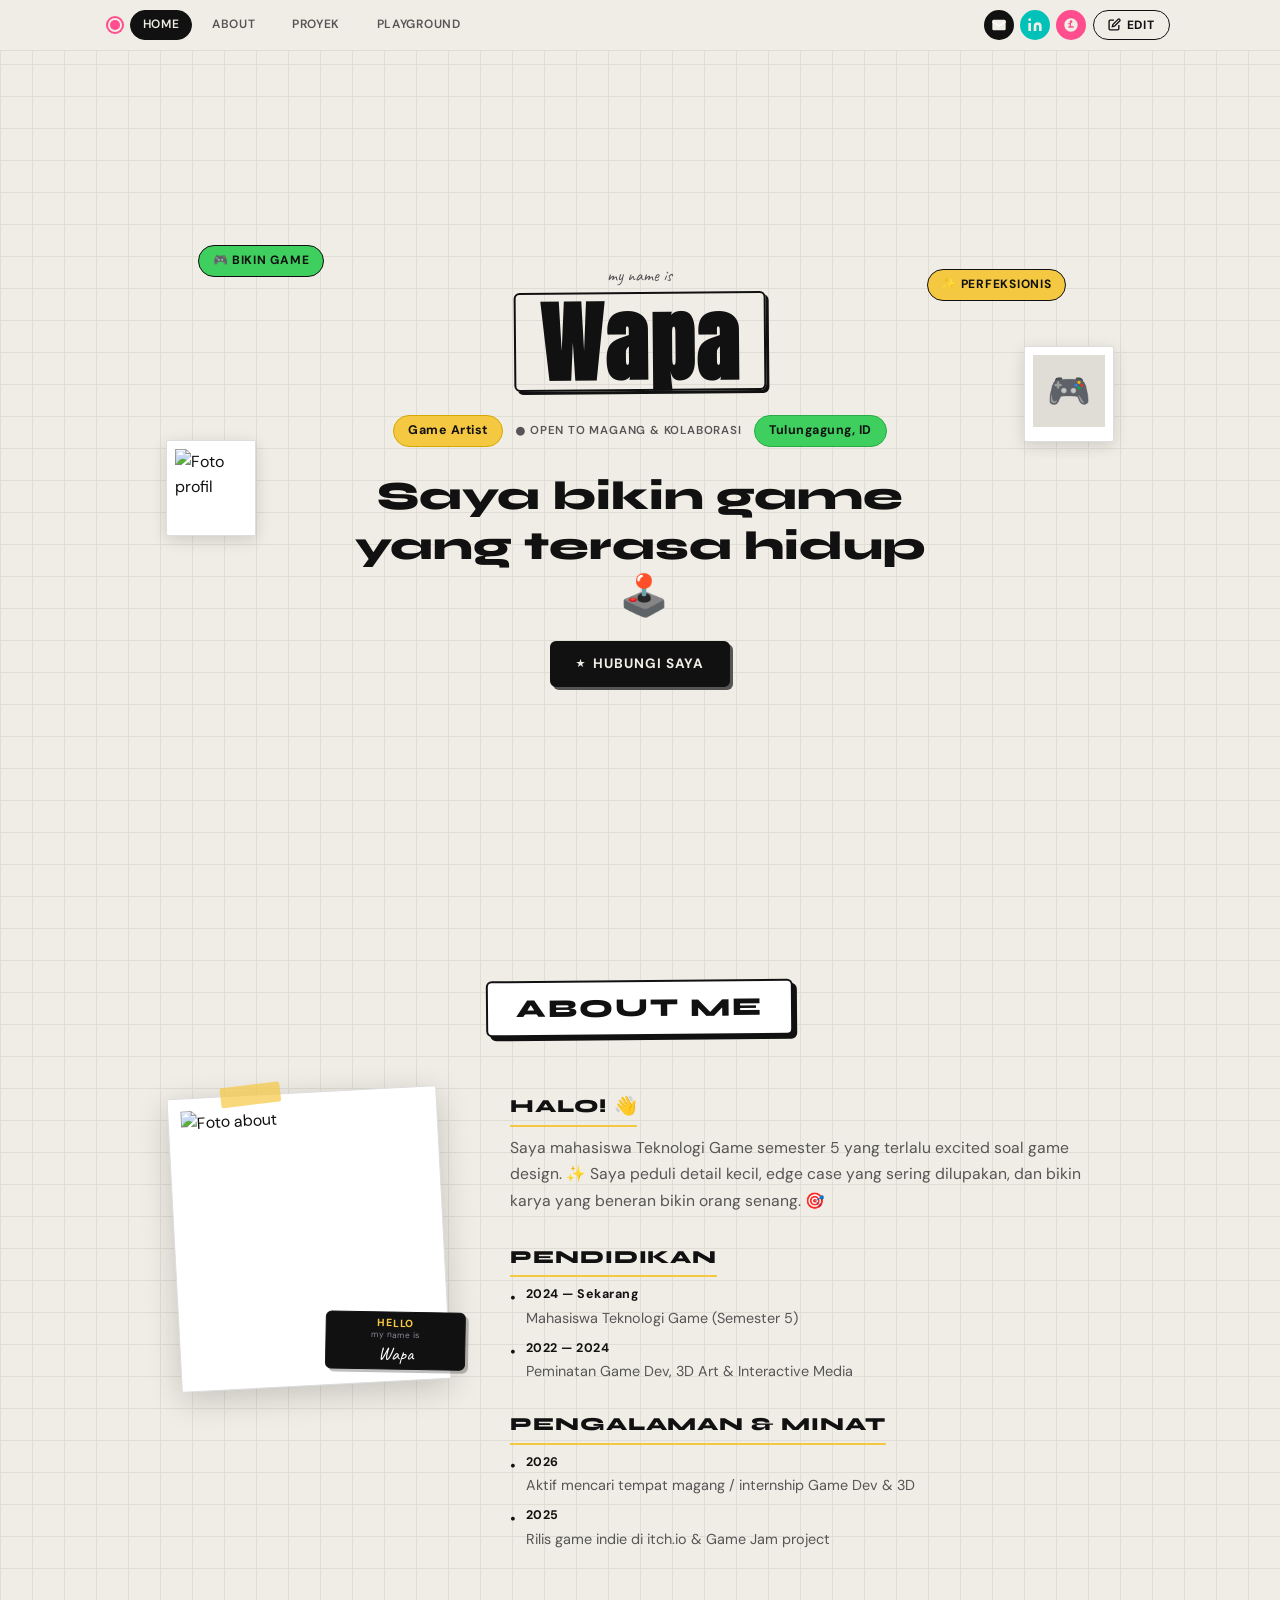
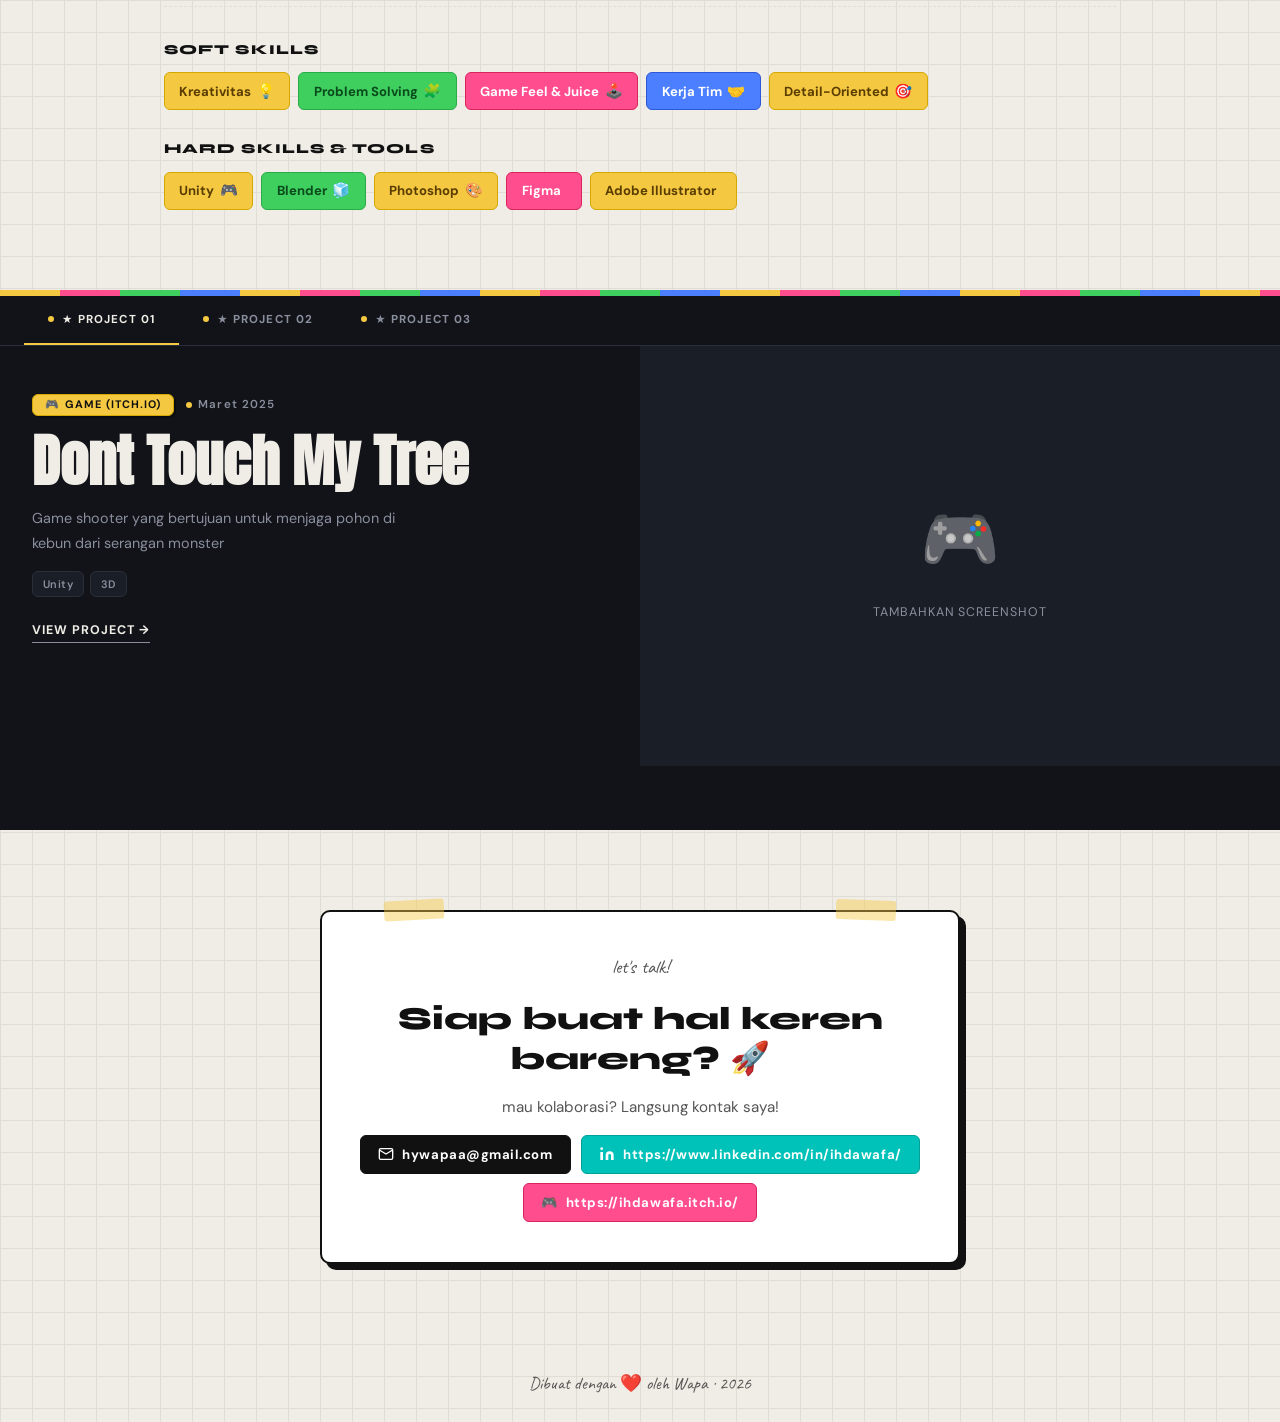
==== index.html @ a442f7e7 "Add files via upload" ====
<!DOCTYPE html>
<html lang="id">

<head>
  <meta charset="UTF-8" />
  <meta name="viewport" content="width=device-width, initial-scale=1.0" />
  <title>Wapa — Portfolio Game Artist</title>
  <meta name="description" content="Portfolio Wapa — Mahasiswa teknologi game, 3D artist, dan game developer." />
  <link rel="preconnect" href="https://fonts.googleapis.com" />
  <link rel="preconnect" href="https://fonts.gstatic.com" crossorigin />
  <link
    href="https://fonts.googleapis.com/css2?family=Anton&family=Caveat:wght@500;700&family=DM+Sans:ital,wght@0,300;0,400;0,500;0,600;1,400&family=Syne:wght@700;800&display=swap"
    rel="stylesheet" />
  <link rel="stylesheet" href="style.css" />
</head>

<body>

  <!-- ===== NAV ===== -->
  <nav class="nav" id="mainNav" aria-label="Navigasi utama">
    <div class="nav-inner">
      <div class="nav-left">
        <div class="nav-dot" aria-hidden="true"></div>
        <a href="#hero" class="nav-pill nav-pill-active" aria-label="Home">HOME</a>
        <a href="#about" class="nav-pill">ABOUT</a>
        <a href="#projects" class="nav-pill">
          <span class="nav-pill-icon" aria-hidden="true"></span> PROYEK
        </a>
        <a href="#contact" class="nav-pill">
          <span class="nav-pill-icon" aria-hidden="true"></span> PLAYGROUND
        </a>
      </div>
      <div class="nav-right">
        <a href="mailto:hywapaa@gmail.com" class="nav-icon-btn" id="navEmailBtn" aria-label="Email" title="Email">
          <svg width="16" height="16" viewBox="0 0 24 24" fill="currentColor" aria-hidden="true">
            <rect x="2" y="4" width="20" height="16" rx="2" />
            <path d="m22 7-8.97 5.7a1.94 1.94 0 0 1-2.06 0L2 7" fill="none" stroke="#fff" stroke-width="2" />
          </svg>
        </a>
        <a href="https://www.linkedin.com/in/ihdawafa/" target="_blank" rel="noopener" class="nav-icon-btn nav-icon-teal"
          id="navLinkedinBtn" aria-label="LinkedIn">
          <svg width="16" height="16" viewBox="0 0 24 24" fill="currentColor" aria-hidden="true">
            <path d="M16 8a6 6 0 0 1 6 6v7h-4v-7a2 2 0 0 0-4 0v7h-4v-7a6 6 0 0 1 6-6z" />
            <rect x="2" y="9" width="4" height="12" />
            <circle cx="4" cy="4" r="2" />
          </svg>
        </a>
        <a href="https://ihdawafa.itch.io/" target="_blank" rel="noopener" class="nav-icon-btn nav-icon-pink"
          id="navItchBtn" aria-label="itch.io">
          <svg width="16" height="16" viewBox="0 0 24 24" fill="currentColor" aria-hidden="true">
            <path
              d="M12 2C6.48 2 2 6.48 2 12s4.48 10 10 10 10-4.48 10-10S17.52 2 12 2zm0 3c1.1 0 2 .9 2 2s-.9 2-2 2-2-.9-2-2 .9-2 2-2zm4 11H8v-2h2v-3H8v-2h4v5h4v2z" />
          </svg>
        </a>
        <button class="nav-contact-btn" id="editToggle" aria-pressed="false">
          <svg width="13" height="13" viewBox="0 0 24 24" fill="none" stroke="currentColor" stroke-width="2.5"
            aria-hidden="true">
            <path d="M11 4H4a2 2 0 0 0-2 2v14a2 2 0 0 0 2 2h14a2 2 0 0 0 2-2v-7" />
            <path d="M18.5 2.5a2.121 2.121 0 0 1 3 3L12 15l-4 1 1-4 9.5-9.5z" />
          </svg>
          EDIT
        </button>
      </div>
    </div>
  </nav>

  <!-- ===== HERO ===== -->
  <section class="hero" id="hero">
    <div class="hero-grid-wrap">

      <!-- Floating sticker badges -->
      <div class="sticker sticker-made-things reveal" data-delay="200">🎮 BIKIN GAME</div>
      <div class="sticker sticker-sweat-details reveal" data-delay="300">✨ PERFEKSIONIS</div>

      <!-- Name block -->
      <div class="hero-name-block reveal" data-delay="0">
        <span class="hero-eyebrow caveat">my name is</span>
        <div class="hero-name-box">
          <h1 class="hero-name editable" data-field="heroName" contenteditable="false">Wapa</h1>
        </div>
      </div>

      <!-- Sub labels row -->
      <div class="hero-sub-row reveal" data-delay="150">
        <span class="label-pill label-yellow editable" data-field="heroRole" contenteditable="false">Game Artist</span>
        <span class="hero-open-text">● OPEN TO MAGANG &amp; KOLABORASI</span>
        <span class="label-pill label-green editable" data-field="heroCity" contenteditable="false">Tulungagung, ID</span>
      </div>

      <!-- Polaroid avatars -->
      <div class="hero-polaroid hero-polaroid-left reveal" data-delay="400">
        <div class="polaroid-inner" id="polaroidLeft">
          <div class="polaroid-placeholder" id="polaroidPlaceholder1">👤</div>
          <img id="avatarImg1" class="polaroid-img hidden" alt="Foto profil" />
        </div>
      </div>
      <div class="hero-polaroid hero-polaroid-right reveal" data-delay="500">
        <div class="polaroid-inner">
          <div class="polaroid-placeholder">🎮</div>
        </div>
      </div>

      <!-- Big statement -->
      <div class="hero-statement reveal" data-delay="100">
        <h2>
          <span class="editable" data-field="heroStatement" contenteditable="false">Saya bikin game yang terasa
            <em>hidup</em></span>
          <span class="statement-icon">🕹️</span>
        </h2>
        <a href="#contact" class="hero-cta-btn">
          <span class="cta-icon" aria-hidden="true">★</span> HUBUNGI SAYA
        </a>
      </div>

    </div>
  </section>

  <!-- ===== ABOUT ===== -->
  <section class="about-section" id="about">
    <!-- Header title -->
    <div class="about-header reveal" data-delay="0">
      <span class="about-title-badge">ABOUT ME</span>
    </div>

    <!-- Main 2-column layout (Left: Big Polaroid, Right: Info blocks) -->
    <div class="about-main-grid">

      <!-- Left Column: Big Polaroid Card -->
      <div class="about-left-col reveal" data-delay="100">
        <div class="about-polaroid-card">
          <div class="about-tape-deco" aria-hidden="true"></div>
          <div class="polaroid-inner large-polaroid">
            <div class="polaroid-placeholder" id="aboutPlaceholder">🧑‍💻</div>
            <img id="avatarImg2" class="polaroid-img hidden" alt="Foto about" />
          </div>
          <!-- Sticker Nametag -->
          <div class="polaroid-nametag">
            <span class="nametag-top">Hello</span>
            <span class="nametag-sub">my name is</span>
            <span class="nametag-name caveat editable" data-field="heroName" contenteditable="false">Wapa</span>
          </div>
        </div>
      </div>

      <!-- Right Column: Info blocks (Greeting/Bio, Pendidikan, Pengalaman) -->
      <div class="about-right-col reveal" data-delay="150">

        <!-- Intro Block -->
        <div class="about-block">
          <h3 class="about-block-title">HALO! 👋</h3>
          <p class="about-body editable" data-field="aboutText" contenteditable="false">
            Saya mahasiswa Teknologi Game semester 5 yang terlalu excited soal game design. ✨ Saya peduli detail kecil,
            edge case yang sering dilupakan, dan bikin karya yang beneran bikin orang senang. 🎯
          </p>
        </div>

        <!-- Education Block -->
        <div class="about-block">
          <h3 class="about-block-title">PENDIDIKAN</h3>
          <ul class="about-timeline-list">
            <li>
              <span class="timeline-year">2024 — Sekarang</span>
              <span class="timeline-detail">Mahasiswa Teknologi Game (Semester 5)</span>
            </li>
            <li>
              <span class="timeline-year">2022 — 2024</span>
              <span class="timeline-detail">Peminatan Game Dev, 3D Art &amp; Interactive Media</span>
            </li>
          </ul>
        </div>

        <!-- Experience / Focus Block -->
        <div class="about-block">
          <h3 class="about-block-title">PENGALAMAN &amp; MINAT</h3>
          <ul class="about-timeline-list">
            <li>
              <span class="timeline-year">2026</span>
              <span class="timeline-detail">Aktif mencari tempat magang / internship Game Dev &amp; 3D</span>
            </li>
            <li>
              <span class="timeline-year">2025</span>
              <span class="timeline-detail">Rilis game indie di itch.io &amp; Game Jam project</span>
            </li>
          </ul>
        </div>

      </div>
    </div>

    <!-- Bottom Section: Skills categorized (Soft Skills & Hard Skills) -->
    <div class="about-skills-section reveal" data-delay="200">
      
      <!-- Soft Skills Row -->
      <div class="skill-category-group">
        <h4 class="skill-category-title">SOFT SKILLS</h4>
        <div class="skill-tags-wrap">
          <span class="skill-chip chip-yellow">Kreativitas <span class="chip-emoji">💡</span></span>
          <span class="skill-chip chip-green">Problem Solving <span class="chip-emoji">🧩</span></span>
          <span class="skill-chip chip-pink">Game Feel &amp; Juice <span class="chip-emoji">🕹️</span></span>
          <span class="skill-chip chip-blue">Kerja Tim <span class="chip-emoji">🤝</span></span>
          <span class="skill-chip chip-yellow">Detail-Oriented <span class="chip-emoji">🎯</span></span>
        </div>
      </div>

      <!-- Hard Skills Row -->
      <div class="skill-category-group">
        <h4 class="skill-category-title">HARD SKILLS &amp; TOOLS</h4>
        <div class="skill-tags-wrap" id="skillTags">
          <span class="skill-chip chip-yellow">Unity <span class="chip-emoji">🎮</span></span>
          <span class="skill-chip chip-green">Blender <span class="chip-emoji">🧊</span></span>
          <span class="skill-chip chip-pink">Godot <span class="chip-emoji">🕹️</span></span>
          <span class="skill-chip chip-blue">Unreal Engine <span class="chip-emoji">⚡</span></span>
          <span class="skill-chip chip-yellow">Photoshop <span class="chip-emoji">🎨</span></span>
          <span class="skill-chip chip-green">Illustrator <span class="chip-emoji">✏️</span></span>
          <span class="skill-chip chip-pink">C# <span class="chip-emoji">💻</span></span>
          <span class="skill-chip chip-blue">GDScript <span class="chip-emoji">🐍</span></span>
        </div>
        <button class="add-skill-btn hidden edit-only" id="addSkillBtn">+ Tambah Skill</button>
      </div>

    </div>
  </section>

  <!-- ===== PROJECTS ===== -->
  <section class="projects-section" id="projects">
    <!-- Tab bar -->
    <div class="proj-tabs" id="projTabs" role="tablist" aria-label="Navigasi proyek">
      <!-- Injected by JS -->
    </div>

    <!-- Active project panel -->
    <div class="proj-panel" id="projPanel" role="tabpanel">
      <!-- Injected by JS -->
    </div>

    <!-- Add project (edit mode) -->
    <div class="add-project-wrap hidden edit-only">
      <button class="add-proj-btn" id="addProjectBtn">
        <svg width="15" height="15" viewBox="0 0 24 24" fill="none" stroke="currentColor" stroke-width="2.5"
          aria-hidden="true">
          <line x1="12" y1="5" x2="12" y2="19" />
          <line x1="5" y1="12" x2="19" y2="12" />
        </svg>
        Tambah Proyek Baru
      </button>
    </div>
  </section>

  <!-- ===== CONTACT ===== -->
  <section class="contact-section" id="contact">
    <div class="contact-inner">
      <div class="contact-tape contact-tape-left" aria-hidden="true"></div>
      <div class="contact-tape contact-tape-right" aria-hidden="true"></div>
      <div class="contact-box">
        <span class="contact-eyebrow caveat">let's talk!</span>
        <h2 class="contact-title">Siap buat hal keren bareng? 🚀</h2>
        <p class="contact-body editable" data-field="contactLead" contenteditable="false">
          mau kolaborasi? Langsung kontak saya!
        </p>
        <div class="contact-links">
          <a href="mailto:hywapaa@gmail.com" class="contact-chip chip-dark" id="emailLink">
            <svg width="16" height="16" viewBox="0 0 24 24" fill="none" stroke="currentColor" stroke-width="2"
              aria-hidden="true">
              <path d="M4 4h16c1.1 0 2 .9 2 2v12c0 1.1-.9 2-2 2H4c-1.1 0-2-.9-2-2V6c0-1.1.9-2 2-2z" />
              <polyline points="22,6 12,12 2,6" />
            </svg>
            <span class="editable" data-field="contactEmail" contenteditable="false">hywapaa@gmail.com</span>
          </a>
          <a href="https://www.linkedin.com/in/ihdawafa/" target="_blank" rel="noopener" class="contact-chip chip-teal"
            id="linkedinLink">
            <svg width="16" height="16" viewBox="0 0 24 24" fill="currentColor" aria-hidden="true">
              <path d="M16 8a6 6 0 0 1 6 6v7h-4v-7a2 2 0 0 0-4 0v7h-4v-7a6 6 0 0 1 6-6z" />
              <rect x="2" y="9" width="4" height="12" />
              <circle cx="4" cy="4" r="2" />
            </svg>
            <span class="editable" data-field="contactLinkedin" contenteditable="false">LinkedIn</span>
          </a>
          <a href="https://ihdawafa.itch.io/" target="_blank" rel="noopener" class="contact-chip chip-pink"
            id="itchLink">
            <span>🎮</span>
            <span class="editable" data-field="contactItch" contenteditable="false">itch.io</span>
          </a>
        </div>
      </div>
    </div>
  </section>

  <!-- ===== FOOTER ===== -->
  <footer class="footer">
    <p class="caveat">
      Dibuat dengan ❤️ oleh
      <span class="editable" data-field="footerName" contenteditable="false">Wapa</span>
      · <span id="footerYear"></span>
    </p>
  </footer>

  <!-- ===== MODALS ===== -->

  <!-- Project Modal -->
  <div class="modal-overlay hidden" id="projectModal" role="dialog" aria-modal="true" aria-labelledby="modalTitle">
    <div class="modal">
      <button class="modal-close" id="modalClose" aria-label="Tutup">✕</button>
      <h3 id="modalTitle">Tambah Proyek</h3>
      <form id="projectForm" novalidate>
        <input type="hidden" id="editIndex" value="" />
        <div class="form-group">
          <label for="projTitle">Judul Proyek <span aria-hidden="true">*</span></label>
          <input type="text" id="projTitle" placeholder="Contoh: Dungeon Crawler 3D" required />
        </div>
        <div class="form-group">
          <label for="projCategory">Kategori <span aria-hidden="true">*</span></label>
          <select id="projCategory" required>
            <option value="">— Pilih —</option>
            <option value="3d">3D</option>
            <option value="game">Game (itch.io)</option>
            <option value="design">Desain Grafis</option>
          </select>
        </div>
        <div class="form-group">
          <label for="projDate">Tanggal</label>
          <input type="text" id="projDate" placeholder="Jan 2026" />
        </div>
        <div class="form-group">
          <label for="projDesc">Deskripsi</label>
          <textarea id="projDesc" rows="3" placeholder="Ceritakan singkat tentang proyeknya…"></textarea>
        </div>
        <div class="form-group">
          <label for="projLink">Link Proyek</label>
          <input type="url" id="projLink" placeholder="https://…" />
        </div>
        <div class="form-group">
          <label for="projImage">URL Gambar / Thumbnail</label>
          <input type="url" id="projImage" placeholder="https://…" />
        </div>
        <div class="form-group">
          <label for="projTags">Tags (pisah dengan koma)</label>
          <input type="text" id="projTags" placeholder="Unity, C#, 3D" />
        </div>
        <div class="form-actions">
          <button type="button" class="btn-modal-cancel" id="modalCancel">Batal</button>
          <button type="submit" class="btn-modal-save">Simpan</button>
        </div>
      </form>
    </div>
  </div>

  <!-- Profile Modal -->
  <div class="modal-overlay hidden" id="profileModal" role="dialog" aria-modal="true"
    aria-labelledby="profileModalTitle">
    <div class="modal">
      <button class="modal-close" id="profileModalClose" aria-label="Tutup">✕</button>
      <h3 id="profileModalTitle">Edit Profil &amp; Kontak</h3>
      <form id="profileForm" novalidate>
        <div class="form-group">
          <label for="pName">Nama (tampil besar di hero)</label>
          <input type="text" id="pName" placeholder="NAMA KAMU" />
        </div>
        <div class="form-group">
          <label for="pRole">Role / Jabatan</label>
          <input type="text" id="pRole" placeholder="Game Developer" />
        </div>
        <div class="form-group">
          <label for="pCity">Kota / Lokasi</label>
          <input type="text" id="pCity" placeholder="Jakarta, ID" />
        </div>
        <div class="form-group">
          <label for="pStatement">Hero Statement</label>
          <input type="text" id="pStatement" placeholder="Saya bikin game yang terasa hidup" />
        </div>
        <div class="form-group">
          <label for="pAbout">Deskripsi About</label>
          <textarea id="pAbout" rows="4"></textarea>
        </div>
        <div class="form-group">
          <label for="pEmail">Email</label>
          <input type="email" id="pEmail" placeholder="email@example.com" />
        </div>
        <div class="form-group">
          <label for="pLinkedin">URL LinkedIn</label>
          <input type="url" id="pLinkedin" placeholder="https://linkedin.com/in/…" />
        </div>
        <div class="form-group">
          <label for="pItch">URL itch.io</label>
          <input type="url" id="pItch" placeholder="https://namauser.itch.io" />
        </div>
        <div class="form-group">
          <label for="pAvatar">URL Foto Profil</label>
          <input type="url" id="pAvatar" placeholder="https://…" />
        </div>
        <div class="form-actions">
          <button type="button" class="btn-modal-cancel" id="profileCancel">Batal</button>
          <button type="submit" class="btn-modal-save">Simpan</button>
        </div>
      </form>
    </div>
  </div>

  <!-- Edit Toolbar -->
  <div class="edit-toolbar hidden edit-only" id="editToolbar" role="toolbar" aria-label="Edit toolbar">
    <span class="edit-toolbar-label">🛠 Mode Edit</span>
    <button class="toolbar-btn" id="editProfileBtn">Edit Profil</button>
    <button class="toolbar-btn toolbar-btn-danger" id="clearStorageBtn">Reset</button>
    <button class="toolbar-btn toolbar-btn-save" id="saveEditBtn">✓ Selesai</button>
  </div>

  <script src="projects.js"></script>
  <script src="app.js"></script>
</body>

</html>
---- style.css ----
/* ============================================================
   DESIGN TOKENS — Notebook / Editorial Style
   ============================================================ */
:root {
  --bg:          #f0ede6;
  --bg-grid:     #e0ddd6;
  --ink:         #111111;
  --ink-muted:   #555555;
  --ink-dim:     #999999;

  --yellow:      #f5c842;
  --yellow-dark: #d4a800;
  --green:       #3ecf5e;
  --pink:        #ff4d8d;
  --teal:        #00c2b8;
  --blue:        #4b7fff;
  --purple:      #8b5cf6;

  --dark-bg:     #111318;
  --dark-surface:#1a1e26;
  --dark-border: #2a2f3a;
  --dark-text:   #f0ede6;
  --dark-muted:  #8a8f9e;

  --font-display: 'Anton', 'Arial Black', sans-serif;
  --font-syne:    'Syne', sans-serif;
  --font-body:    'DM Sans', system-ui, sans-serif;
  --font-hand:    'Caveat', cursive;

  --r-sm:  .375rem;
  --r-md:  .625rem;
  --r-lg:  1rem;
  --r-xl:  1.5rem;
  --r-pill:999px;

  --shadow-sm:  0 1px 4px rgba(0,0,0,.12);
  --shadow-md:  0 4px 16px rgba(0,0,0,.14);
  --shadow-lg:  0 8px 32px rgba(0,0,0,.18);

  --ease-spring: cubic-bezier(0.34,1.56,0.64,1);
  --ease-out:    cubic-bezier(0.16,1,0.3,1);
}

/* ============================================================
   RESET & BASE
   ============================================================ */
*, *::before, *::after { box-sizing: border-box; margin: 0; padding: 0; }
html { scroll-behavior: smooth; scroll-padding-top: 5rem; }

body {
  font-family: var(--font-body);
  font-size: 1rem;
  line-height: 1.6;
  color: var(--ink);
  background-color: var(--bg);
  /* Grid paper background */
  background-image:
    linear-gradient(var(--bg-grid) 1px, transparent 1px),
    linear-gradient(90deg, var(--bg-grid) 1px, transparent 1px);
  background-size: 32px 32px;
  overflow-x: hidden;
}

img    { display: block; max-width: 100%; }
a      { color: inherit; text-decoration: none; }
ul     { list-style: none; }
button { cursor: pointer; border: none; background: none; font-family: inherit; }
input, textarea, select { font-family: inherit; font-size: 1rem; }

.caveat { font-family: var(--font-hand); }

@media (prefers-reduced-motion: reduce) {
  *, *::before, *::after { animation-duration: .01ms !important; transition-duration: .01ms !important; }
}

/* ============================================================
   REVEAL ANIMATION
   ============================================================ */
.reveal {
  opacity: 0;
  transform: translateY(18px);
  transition: opacity .5s var(--ease-out), transform .5s var(--ease-out);
}
.reveal.visible { opacity: 1; transform: translateY(0); }

/* Fallback: jika JS tidak berjalan, semua tetap terlihat */
@media (prefers-reduced-motion: reduce) {
  .reveal { opacity: 1; transform: none; }
}

/* ============================================================
   NAV
   ============================================================ */
.nav {
  position: fixed;
  top: 0; left: 0; right: 0;
  z-index: 100;
  background: rgba(240,237,230,.88);
  backdrop-filter: blur(10px);
  -webkit-backdrop-filter: blur(10px);
  border-bottom: 1px solid var(--bg-grid);
}
.nav-inner {
  max-width: 1100px;
  margin: 0 auto;
  padding: .6rem 1.25rem;
  display: flex;
  align-items: center;
  justify-content: space-between;
  gap: 1rem;
}
.nav-left, .nav-right {
  display: flex;
  align-items: center;
  gap: .4rem;
  flex-wrap: wrap;
}
.nav-dot {
  width: 10px; height: 10px;
  border-radius: 50%;
  background: var(--pink);
  flex-shrink: 0;
  margin-right: .2rem;
  box-shadow: 0 0 0 2px var(--bg), 0 0 0 4px var(--pink);
}
.nav-pill {
  display: inline-flex;
  align-items: center;
  gap: .25rem;
  padding: .3rem .75rem;
  border-radius: var(--r-pill);
  font-size: .75rem;
  font-weight: 600;
  letter-spacing: .06em;
  color: var(--ink-muted);
  border: 1.5px solid transparent;
  transition: all .15s;
}
.nav-pill:hover, .nav-pill:focus-visible {
  color: var(--ink);
  background: rgba(0,0,0,.06);
  border-color: rgba(0,0,0,.12);
}
.nav-pill-active {
  background: var(--ink);
  color: var(--bg);
  border-color: var(--ink);
}
.nav-pill-active:hover {
  background: #333;
  color: var(--bg);
  border-color: #333;
}
.nav-pill-icon { font-size: .65rem; }

.nav-icon-btn {
  display: inline-flex;
  align-items: center;
  justify-content: center;
  width: 30px; height: 30px;
  border-radius: 50%;
  background: var(--ink);
  color: var(--bg);
  transition: transform .15s var(--ease-spring), opacity .15s;
}
.nav-icon-btn:hover { transform: scale(1.1); opacity: .85; }
.nav-icon-teal { background: var(--teal); }
.nav-icon-pink { background: var(--pink); }

.nav-contact-btn {
  display: inline-flex;
  align-items: center;
  gap: .35rem;
  padding: .35rem .9rem;
  border-radius: var(--r-pill);
  font-size: .75rem;
  font-weight: 700;
  letter-spacing: .06em;
  background: var(--bg);
  color: var(--ink);
  border: 1.5px solid var(--ink);
  transition: background .15s, color .15s, transform .15s var(--ease-spring);
}
.nav-contact-btn:hover { background: var(--ink); color: var(--bg); transform: scale(1.04); }
.nav-contact-btn[aria-pressed="true"] {
  background: var(--yellow);
  border-color: var(--yellow-dark);
  color: var(--ink);
}

/* ============================================================
   HERO
   ============================================================ */
.hero {
  position: relative;
  min-height: 100vh;
  padding: 7rem 1.5rem 4rem;
  display: flex;
  align-items: center;
  justify-content: center;
  overflow: hidden;
}
.hero-grid-wrap {
  position: relative;
  width: 100%;
  max-width: 820px;
  display: flex;
  flex-direction: column;
  align-items: center;
  gap: 1.5rem;
}

/* Sticker badges */
.sticker {
  position: absolute;
  font-size: .75rem;
  font-weight: 700;
  letter-spacing: .06em;
  padding: .35rem .85rem;
  border-radius: var(--r-pill);
  border: 1.5px solid currentColor;
  pointer-events: none;
  white-space: nowrap;
}
.sticker-made-things {
  top: -1rem; left: -2rem;
  background: var(--green);
  color: var(--ink);
  transform: rotate(-4deg);
}
.sticker-sweat-details {
  top: .5rem; right: -1rem;
  background: var(--yellow);
  color: var(--ink);
  transform: rotate(3deg);
}

/* Name block */
.hero-name-block {
  display: flex;
  flex-direction: column;
  align-items: center;
  gap: .2rem;
  text-align: center;
}
.hero-eyebrow {
  font-size: 1.1rem;
  color: var(--ink-muted);
}
.hero-name-box {
  border: 2.5px solid var(--ink);
  padding: .3rem 1.5rem .15rem;
  border-radius: var(--r-sm);
  display: inline-block;
  transform: rotate(-.5deg);
  box-shadow: 3px 3px 0 var(--ink);
  max-width: 100%;
}
.hero-name {
  font-family: var(--font-display);
  font-size: clamp(2.4rem, 10vw, 5.5rem);
  letter-spacing: .02em;
  line-height: 1;
  color: var(--ink);
  word-break: break-word;
  overflow-wrap: anywhere;
}

/* Sub labels row */
.hero-sub-row {
  display: flex;
  align-items: center;
  gap: .75rem;
  flex-wrap: wrap;
  justify-content: center;
}
.label-pill {
  padding: .3rem .9rem;
  border-radius: var(--r-pill);
  font-size: .78rem;
  font-weight: 700;
  letter-spacing: .04em;
  border: 1.5px solid currentColor;
}
.label-yellow { background: var(--yellow); color: var(--ink); border-color: var(--yellow-dark); }
.label-green  { background: var(--green);  color: var(--ink); border-color: #2aab47; }

.hero-open-text {
  font-size: .72rem;
  font-weight: 600;
  letter-spacing: .07em;
  color: var(--ink-muted);
}

/* Polaroids */
.hero-polaroid {
  position: absolute;
}
.hero-polaroid-left  { left: -4rem; top: 42%; transform: rotate(-8deg); }
.hero-polaroid-right { right: -4rem; top: 20%; transform: rotate(7deg); }

.polaroid-inner {
  background: #fff;
  border: 1px solid #ddd;
  border-radius: 2px;
  padding: .5rem .5rem .9rem;
  box-shadow: var(--shadow-md);
  overflow: hidden;
  width: 90px;
}
.polaroid-placeholder {
  width: 100%;
  aspect-ratio: 1;
  display: flex;
  align-items: center;
  justify-content: center;
  font-size: 2.2rem;
  background: var(--bg-grid);
}
.polaroid-img {
  width: 100%;
  aspect-ratio: 1;
  object-fit: cover;
}

/* Statement */
.hero-statement {
  text-align: center;
  display: flex;
  flex-direction: column;
  align-items: center;
  gap: 1.25rem;
}
.hero-statement h2 {
  font-family: var(--font-syne);
  font-size: clamp(1.6rem, 4vw, 2.5rem);
  font-weight: 800;
  line-height: 1.25;
  color: var(--ink);
  max-width: 600px;
}
.hero-statement h2 em {
  font-style: normal;
  position: relative;
  display: inline-block;
}
.hero-statement h2 em::after {
  content: '';
  position: absolute;
  bottom: 0; left: 0; right: 0;
  height: 3px;
  background: var(--yellow);
  border-radius: 2px;
}
.statement-icon { margin-left: .5rem; }

.hero-cta-btn {
  display: inline-flex;
  align-items: center;
  gap: .4rem;
  padding: .65rem 1.5rem;
  background: var(--ink);
  color: var(--bg);
  border-radius: var(--r-sm);
  font-size: .85rem;
  font-weight: 700;
  letter-spacing: .07em;
  border: 2px solid var(--ink);
  box-shadow: 3px 3px 0 var(--ink-muted);
  transition: transform .15s var(--ease-spring), box-shadow .15s;
}
.hero-cta-btn:hover {
  transform: translate(-2px, -2px);
  box-shadow: 5px 5px 0 var(--ink-muted);
}
.hero-cta-btn:active { transform: translate(1px, 1px); box-shadow: 1px 1px 0 var(--ink-muted); }
.cta-icon { font-size: .7rem; }

/* ============================================================
   ABOUT (Reference Layout: 2-Col Upper + Categorized Skills Lower)
   ============================================================ */
.about-section {
  position: relative;
  padding: 5rem 1.5rem 5rem;
  max-width: 1000px;
  margin: 0 auto;
}

/* Header badge (similar to "ОБО МНЕ" position in reference) */
.about-header {
  display: flex;
  justify-content: center;
  margin-bottom: 3.5rem;
}
.about-title-badge {
  display: inline-block;
  font-family: var(--font-syne);
  font-size: 1.6rem;
  font-weight: 800;
  letter-spacing: .08em;
  padding: .35rem 1.75rem;
  border: 2.5px solid var(--ink);
  border-radius: var(--r-sm);
  background: #fff;
  color: var(--ink);
  box-shadow: 4px 4px 0 var(--ink);
  transform: rotate(-.5deg);
}

/* Main 2-Column Grid */
.about-main-grid {
  display: grid;
  grid-template-columns: 290px 1fr;
  gap: 3.5rem;
  align-items: start;
  margin-bottom: 3.5rem;
}

/* Left Column: Big Polaroid Card with tape & sticker nametag */
.about-left-col {
  display: flex;
  justify-content: center;
}
.about-polaroid-card {
  position: relative;
  transform: rotate(-3deg);
  transition: transform .3s var(--ease-spring);
}
.about-polaroid-card:hover {
  transform: rotate(0deg) scale(1.02);
}
.about-tape-deco {
  position: absolute;
  top: -10px;
  left: 20%;
  width: 60px;
  height: 20px;
  background: rgba(245,200,66,.7);
  transform: rotate(-4deg);
  border-radius: 2px;
  z-index: 2;
}
.large-polaroid {
  width: 270px;
  background: #fff;
  border: 1.5px solid #ddd;
  border-radius: 2px;
  padding: .75rem .75rem 2.25rem;
  box-shadow: var(--shadow-lg);
}
.large-polaroid .polaroid-placeholder {
  width: 100%;
  aspect-ratio: 1;
  display: flex;
  align-items: center;
  justify-content: center;
  font-size: 4.5rem;
  background: var(--bg-grid);
}
.large-polaroid .polaroid-img {
  width: 100%;
  aspect-ratio: 1;
  object-fit: cover;
}

/* Sticker Nametag "Hello my name is [name]" at corner */
.polaroid-nametag {
  position: absolute;
  bottom: .75rem;
  right: -1rem;
  background: var(--ink);
  color: #fff;
  border: 1.5px solid var(--ink);
  border-radius: var(--r-sm);
  padding: .35rem .85rem;
  box-shadow: 3px 3px 0 rgba(0,0,0,.25);
  display: flex;
  flex-direction: column;
  align-items: center;
  transform: rotate(4deg);
  min-width: 140px;
  z-index: 2;
}
.nametag-top {
  font-size: .65rem;
  font-weight: 800;
  letter-spacing: .08em;
  text-transform: uppercase;
  color: var(--yellow);
  line-height: 1;
}
.nametag-sub {
  font-size: .52rem;
  color: var(--dark-muted);
  letter-spacing: .05em;
  margin-bottom: .15rem;
}
.nametag-name {
  font-family: var(--font-hand);
  font-size: 1.15rem;
  color: #fff;
  line-height: 1;
}

/* Right Column: Info blocks */
.about-right-col {
  display: flex;
  flex-direction: column;
  gap: 1.75rem;
}
.about-block {
  display: flex;
  flex-direction: column;
  gap: .5rem;
}
.about-block-title {
  font-family: var(--font-syne);
  font-size: 1.15rem;
  font-weight: 800;
  color: var(--ink);
  letter-spacing: .05em;
  display: inline-block;
  border-bottom: 2.5px solid var(--yellow);
  width: fit-content;
  padding-bottom: .2rem;
}
.about-body {
  line-height: 1.7;
  color: var(--ink-muted);
  text-align: left;
  margin: 0;
  font-family: var(--font-body);
  font-size: .98rem;
  max-width: 100%;
}
.about-timeline-list {
  display: flex;
  flex-direction: column;
  gap: .65rem;
}
.about-timeline-list li {
  display: flex;
  flex-direction: column;
  gap: .15rem;
  position: relative;
  padding-left: 1rem;
}
.about-timeline-list li::before {
  content: '•';
  position: absolute;
  left: 0;
  top: 0;
  color: var(--ink);
  font-size: 1rem;
}
.timeline-year {
  font-size: .78rem;
  font-weight: 700;
  color: var(--ink);
  letter-spacing: .04em;
}
.timeline-detail {
  font-size: .9rem;
  color: var(--ink-muted);
  line-height: 1.45;
}

/* Lower Section: Skills Groups */
.about-skills-section {
  display: flex;
  flex-direction: column;
  gap: 1.75rem;
  padding-top: 2rem;
  border-top: 1.5px dashed var(--bg-grid);
}
.skill-category-group {
  display: flex;
  flex-direction: column;
  gap: .75rem;
}
.skill-category-title {
  font-family: var(--font-syne);
  font-size: .85rem;
  font-weight: 800;
  letter-spacing: .08em;
  color: var(--ink);
}
.skill-tags-wrap {
  display: flex;
  flex-wrap: wrap;
  gap: .5rem;
}
.skill-chip {
  display: inline-flex;
  align-items: center;
  gap: .35rem;
  padding: .4rem .9rem;
  border-radius: var(--r-sm);
  font-size: .82rem;
  font-weight: 700;
  cursor: default;
  transition: transform .15s var(--ease-spring);
  border: 1.5px solid currentColor;
}
.skill-chip:hover { transform: scale(1.06) rotate(-1deg); }
.chip-yellow { background: var(--yellow); color: #5a3d00; border-color: var(--yellow-dark); }
.chip-green  { background: var(--green);  color: #0a4a1c; border-color: #2aab47; }
.chip-pink   { background: var(--pink);   color: #fff;    border-color: #d9245c; }
.chip-blue   { background: var(--blue);   color: #fff;    border-color: #2d57d4; }
.chip-emoji  { font-size: .9rem; }
.chip-removable::after { content: ' ✕'; color: rgba(0,0,0,.4); font-size:.7rem; }

.add-skill-btn {
  margin-top: .75rem;
  padding: .35rem .85rem;
  font-size: .78rem;
  font-weight: 700;
  border: 1.5px dashed var(--ink-muted);
  border-radius: var(--r-sm);
  color: var(--ink-muted);
  transition: all .15s;
  width: fit-content;
}
.add-skill-btn:hover { border-color: var(--ink); color: var(--ink); background: rgba(0,0,0,.04); }

/* ============================================================
   PROJECTS (Dark section — tab style)
   ============================================================ */
.projects-section {
  background: var(--dark-bg);
  color: var(--dark-text);
  padding-bottom: 4rem;
  position: relative;
  /* Tape decoration at top */
}
.projects-section::before {
  content: '';
  display: block;
  height: 6px;
  background: repeating-linear-gradient(90deg, var(--yellow) 0 60px, var(--pink) 60px 120px, var(--green) 120px 180px, var(--blue) 180px 240px);
}

/* Tab bar */
.proj-tabs {
  display: flex;
  overflow-x: auto;
  scrollbar-width: none;
  border-bottom: 1px solid var(--dark-border);
  padding: 0 1.5rem;
  position: relative;
}
.proj-tabs::-webkit-scrollbar { display: none; }

.proj-tab {
  flex-shrink: 0;
  padding: 1rem 1.5rem;
  font-size: .72rem;
  font-weight: 700;
  letter-spacing: .1em;
  color: var(--dark-muted);
  border-bottom: 2px solid transparent;
  transition: color .15s, border-color .15s;
  position: relative;
  cursor: pointer;
  background: none;
  font-family: var(--font-body);
  display: flex;
  align-items: center;
  gap: .5rem;
}
.proj-tab:hover { color: var(--dark-text); }
.proj-tab.active {
  color: var(--dark-text);
  border-bottom-color: var(--yellow);
}
.proj-tab-dot {
  width: 6px; height: 6px;
  border-radius: 50%;
  flex-shrink: 0;
}

/* Panel */
.proj-panel {
  display: grid;
  grid-template-columns: 1fr 1fr;
  min-height: 420px;
  position: relative;
}

.proj-info {
  padding: 3rem 2rem 2.5rem;
  display: flex;
  flex-direction: column;
  gap: 1rem;
  position: relative;
  z-index: 1;
}
.proj-meta-header {
  display: flex;
  align-items: center;
  gap: .75rem;
  flex-wrap: wrap;
}
.proj-cat-badge {
  display: inline-flex;
  align-items: center;
  gap: .35rem;
  font-size: .68rem;
  font-weight: 700;
  letter-spacing: .08em;
  padding: .28rem .75rem;
  border-radius: var(--r-sm);
  color: var(--ink);
  box-shadow: 2px 2px 0 rgba(0,0,0,.35);
  line-height: 1;
}
.proj-cat-badge.cat-game   { background: var(--yellow); border: 1.5px solid var(--yellow-dark); }
.proj-cat-badge.cat-3d     { background: var(--green);  border: 1.5px solid #2aab47; }
.proj-cat-badge.cat-design { background: var(--pink);   border: 1.5px solid #d9245c; color: #fff; }
.proj-date {
  font-size: .72rem;
  font-weight: 600;
  letter-spacing: .1em;
  color: var(--dark-muted);
  display: flex;
  align-items: center;
  gap: .4rem;
}
.proj-date::before {
  content: '';
  display: inline-block;
  width: 6px; height: 6px;
  border-radius: 50%;
  background: var(--yellow);
}
.proj-title-proj {
  font-family: var(--font-display);
  font-size: clamp(2rem, 5vw, 3.5rem);
  line-height: 1.05;
  color: var(--dark-text);
}
.proj-desc-proj {
  font-size: .9rem;
  color: var(--dark-muted);
  line-height: 1.7;
  max-width: 380px;
}
.proj-tags-proj {
  display: flex;
  flex-wrap: wrap;
  gap: .4rem;
}
.proj-tag {
  font-size: .68rem;
  font-weight: 600;
  letter-spacing: .05em;
  padding: .2rem .6rem;
  border-radius: var(--r-sm);
  background: var(--dark-surface);
  border: 1px solid var(--dark-border);
  color: var(--dark-muted);
}
.proj-view-link {
  display: inline-flex;
  align-items: center;
  gap: .35rem;
  font-size: .78rem;
  font-weight: 700;
  letter-spacing: .08em;
  color: var(--dark-text);
  border-bottom: 1px solid var(--dark-muted);
  padding-bottom: 1px;
  width: fit-content;
  margin-top: .5rem;
  transition: color .15s, border-color .15s, gap .15s;
}
.proj-view-link:hover { color: var(--yellow); border-color: var(--yellow); gap: .6rem; }

.proj-actions {
  display: flex;
  gap: .5rem;
  margin-top: .25rem;
}
.proj-edit-btn, .proj-del-btn {
  padding: .3rem .7rem;
  font-size: .72rem;
  font-weight: 700;
  letter-spacing: .05em;
  border-radius: var(--r-sm);
  border: 1px solid var(--dark-border);
  background: var(--dark-surface);
  color: var(--dark-muted);
  transition: all .15s;
}
.proj-edit-btn:hover { color: var(--yellow); border-color: var(--yellow); }
.proj-del-btn:hover  { color: var(--pink);   border-color: var(--pink); }

/* Project image panel */
.proj-image-panel {
  position: relative;
  overflow: hidden;
  display: flex;
  align-items: center;
  justify-content: center;
  background: var(--dark-surface);
}
.proj-image-panel img {
  width: 100%;
  height: 100%;
  object-fit: cover;
  display: block;
  opacity: .85;
  transition: opacity .3s;
}
.proj-image-panel:hover img { opacity: 1; }
.proj-image-placeholder {
  display: flex;
  flex-direction: column;
  align-items: center;
  gap: .75rem;
  color: var(--dark-muted);
}
.proj-image-placeholder .ph-icon { font-size: 4rem; }
.proj-image-placeholder .ph-label { font-size: .78rem; letter-spacing: .08em; }

.add-project-wrap {
  display: flex;
  justify-content: center;
  padding: 2rem;
}
.add-proj-btn {
  display: inline-flex;
  align-items: center;
  gap: .5rem;
  padding: .65rem 1.5rem;
  font-size: .82rem;
  font-weight: 700;
  letter-spacing: .06em;
  color: var(--dark-text);
  border: 1.5px dashed var(--dark-border);
  border-radius: var(--r-md);
  background: var(--dark-surface);
  transition: border-color .15s, background .15s;
}
.add-proj-btn:hover {
  border-color: var(--yellow);
  color: var(--yellow);
  background: rgba(245,200,66,.06);
}

/* ============================================================
   CONTACT
   ============================================================ */
.contact-section {
  padding: 5rem 1.5rem;
  position: relative;
  display: flex;
  justify-content: center;
}
.contact-inner {
  position: relative;
  max-width: 640px;
  width: 100%;
}
.contact-tape {
  position: absolute;
  width: 60px; height: 20px;
  background: rgba(245,200,66,.55);
  border-radius: 3px;
  top: -10px;
  opacity: .8;
}
.contact-tape-left  { left: 10%; transform: rotate(-3deg); }
.contact-tape-right { right: 10%; transform: rotate(2deg); }

.contact-box {
  background: #fff;
  border: 2px solid var(--ink);
  border-radius: var(--r-md);
  padding: 2.5rem 2rem;
  box-shadow: 6px 6px 0 var(--ink);
  display: flex;
  flex-direction: column;
  align-items: center;
  gap: 1rem;
  text-align: center;
}
.contact-eyebrow { font-size: 1.2rem; color: var(--ink-muted); }
.contact-title {
  font-family: var(--font-syne);
  font-size: clamp(1.4rem, 3vw, 2rem);
  font-weight: 800;
  color: var(--ink);
  line-height: 1.25;
}
.contact-body { font-size: .95rem; color: var(--ink-muted); }

.contact-links { display: flex; flex-wrap: wrap; gap: .6rem; justify-content: center; }
.contact-chip {
  display: inline-flex;
  align-items: center;
  gap: .5rem;
  padding: .5rem 1.1rem;
  border-radius: var(--r-sm);
  font-size: .82rem;
  font-weight: 700;
  letter-spacing: .04em;
  border: 1.5px solid currentColor;
  transition: transform .15s var(--ease-spring), box-shadow .15s;
}
.contact-chip:hover { transform: translate(-2px,-2px); box-shadow: 3px 3px 0 currentColor; }
.chip-dark { background: var(--ink); color: #fff; border-color: var(--ink); }
.chip-dark:hover { box-shadow: 3px 3px 0 #555; }
.chip-teal { background: var(--teal); color: #fff; border-color: #00a09a; }
.chip-pink { background: var(--pink); color: #fff; border-color: #d9245c; }

/* ============================================================
   FOOTER
   ============================================================ */
.footer {
  text-align: center;
  padding: 1.5rem;
  border-top: 1px solid var(--bg-grid);
  font-size: 1.1rem;
  color: var(--ink-muted);
}

/* ============================================================
   MODALS
   ============================================================ */
.modal-overlay {
  position: fixed;
  inset: 0;
  z-index: 200;
  background: rgba(0,0,0,.55);
  backdrop-filter: blur(4px);
  display: flex;
  align-items: center;
  justify-content: center;
  padding: 1rem;
  animation: fadeIn .18s;
}
@keyframes fadeIn { from { opacity: 0; } to { opacity: 1; } }

.modal {
  position: relative;
  background: #fff;
  border: 2px solid var(--ink);
  border-radius: var(--r-lg);
  box-shadow: 6px 6px 0 var(--ink);
  width: 100%;
  max-width: 500px;
  max-height: 90vh;
  overflow-y: auto;
  padding: 1.75rem;
  animation: modalIn .22s var(--ease-out);
  scrollbar-width: thin;
}
@keyframes modalIn {
  from { opacity: 0; transform: scale(.94) translateY(14px); }
  to   { opacity: 1; transform: scale(1) translateY(0); }
}
.modal h3 {
  font-family: var(--font-syne);
  font-size: 1.2rem;
  font-weight: 800;
  margin-bottom: 1.25rem;
  color: var(--ink);
}
.modal-close {
  position: absolute;
  top: .75rem; right: .75rem;
  font-size: .85rem;
  color: var(--ink-muted);
  width: 26px; height: 26px;
  display: flex; align-items: center; justify-content: center;
  border-radius: 50%;
  border: 1.5px solid var(--bg-grid);
  transition: all .15s;
}
.modal-close:hover { background: var(--ink); color: #fff; border-color: var(--ink); }

/* Form */
.form-group { display: flex; flex-direction: column; gap: .3rem; margin-bottom: .85rem; }
.form-group label {
  font-size: .78rem;
  font-weight: 700;
  letter-spacing: .04em;
  color: var(--ink-muted);
  text-transform: uppercase;
}
.form-group input,
.form-group textarea,
.form-group select {
  padding: .55rem .8rem;
  border: 1.5px solid var(--bg-grid);
  border-radius: var(--r-sm);
  background: var(--bg);
  color: var(--ink);
  transition: border-color .15s;
  resize: vertical;
}
.form-group input:focus,
.form-group textarea:focus,
.form-group select:focus {
  outline: none;
  border-color: var(--ink);
}
.form-group input.error,
.form-group select.error { border-color: var(--pink); }
.field-error { font-size: .73rem; color: var(--pink); margin-top: .15rem; }

.form-actions { display: flex; gap: .5rem; justify-content: flex-end; padding-top: .5rem; }
.btn-modal-cancel {
  padding: .5rem 1.1rem;
  border-radius: var(--r-sm);
  font-size: .82rem;
  font-weight: 700;
  color: var(--ink-muted);
  border: 1.5px solid var(--bg-grid);
  transition: all .15s;
}
.btn-modal-cancel:hover { border-color: var(--ink); color: var(--ink); background: var(--bg); }
.btn-modal-save {
  padding: .5rem 1.25rem;
  border-radius: var(--r-sm);
  font-size: .82rem;
  font-weight: 700;
  background: var(--ink);
  color: #fff;
  border: 1.5px solid var(--ink);
  box-shadow: 2px 2px 0 var(--ink-muted);
  transition: transform .15s var(--ease-spring), box-shadow .15s;
}
.btn-modal-save:hover { transform: translate(-1px,-1px); box-shadow: 3px 3px 0 var(--ink-muted); }

/* ============================================================
   EDIT TOOLBAR
   ============================================================ */
.edit-toolbar {
  position: fixed;
  bottom: 1.25rem;
  left: 50%;
  transform: translateX(-50%);
  z-index: 150;
  display: flex;
  align-items: center;
  gap: .5rem;
  padding: .6rem 1rem;
  background: #fff;
  border: 2px solid var(--ink);
  border-radius: var(--r-pill);
  box-shadow: 4px 4px 0 var(--ink);
  flex-wrap: wrap;
  justify-content: center;
  animation: slideUp .3s var(--ease-out);
}
@keyframes slideUp {
  from { transform: translateX(-50%) translateY(30px); opacity: 0; }
  to   { transform: translateX(-50%) translateY(0);    opacity: 1; }
}
.edit-toolbar-label { font-size: .78rem; font-weight: 700; color: var(--ink); }
.toolbar-btn {
  padding: .32rem .8rem;
  font-size: .75rem;
  font-weight: 700;
  letter-spacing: .04em;
  border-radius: var(--r-pill);
  border: 1.5px solid var(--bg-grid);
  color: var(--ink-muted);
  transition: all .15s;
}
.toolbar-btn:hover { border-color: var(--ink); color: var(--ink); background: var(--bg); }
.toolbar-btn-danger:hover { border-color: var(--pink); color: var(--pink); }
.toolbar-btn-save {
  background: var(--ink);
  color: #fff;
  border-color: var(--ink);
}
.toolbar-btn-save:hover { background: #333; color: #fff; }

/* ============================================================
   INLINE EDITABLE
   ============================================================ */
.editable[contenteditable="true"] {
  outline: 1.5px dashed var(--yellow-dark);
  border-radius: .2rem;
  padding: .05em .25em;
  cursor: text;
}
.editable[contenteditable="true"]:focus {
  outline: 2px solid var(--yellow-dark);
  background: rgba(245,200,66,.12);
}

/* ============================================================
   UTILITY
   ============================================================ */
.hidden { display: none !important; }

/* ============================================================
   RESPONSIVE DESIGN (All Devices)
   ============================================================ */

/* Large Tablets & Small Laptops (<= 1024px) */
@media (max-width: 1024px) {
  .hero-polaroid-left  { left: -1.5rem; }
  .hero-polaroid-right { right: -1.5rem; }
  .sticker-made-things { left: 0; }
  .sticker-sweat-details { right: 0; }
}

/* Tablets (<= 860px) */
@media (max-width: 860px) {
  .hero {
    min-height: 100svh;
    padding: 6rem 1.25rem 3.5rem;
  }
  .hero-polaroid { display: none; } /* Hide side polaroids so they don't cause clutter */
  .sticker-made-things { top: -1.5rem; left: 1rem; }
  .sticker-sweat-details { top: 0; right: 1rem; }

  /* About: 2-Col stacks smoothly on tablet/mobile */
  .about-section {
    padding: 4.5rem 1.25rem 3.5rem;
  }
  .about-header {
    margin-bottom: 2.5rem;
  }
  .about-main-grid {
    grid-template-columns: 1fr;
    gap: 2.5rem;
    justify-items: center;
    margin-bottom: 2.5rem;
  }
  .about-right-col {
    width: 100%;
  }

  /* Projects */
  .proj-panel {
    grid-template-columns: 1fr;
  }
  .proj-info {
    padding: 2.25rem 1.5rem 1.75rem;
  }
  .proj-image-panel {
    min-height: 240px;
    aspect-ratio: 16 / 10;
  }

  /* Contact */
  .contact-section {
    padding: 4.5rem 1.25rem;
  }
}

/* Mobile Screens (<= 640px) */
@media (max-width: 640px) {
  /* Nav bar on phones */
  .nav-inner {
    padding: .45rem .75rem;
    gap: .5rem;
  }
  .nav-left {
    gap: .25rem;
    overflow-x: auto;
    scrollbar-width: none;
    -webkit-overflow-scrolling: touch;
    flex-shrink: 1;
  }
  .nav-left::-webkit-scrollbar { display: none; }
  .nav-pill {
    padding: .25rem .55rem;
    font-size: .68rem;
    white-space: nowrap;
  }
  .nav-dot {
    margin-right: .1rem;
    width: 8px;
    height: 8px;
  }
  .nav-right {
    gap: .25rem;
    flex-shrink: 0;
  }
  .nav-icon-btn {
    width: 28px;
    height: 28px;
  }
  .nav-contact-btn {
    padding: .25rem .65rem;
    font-size: .68rem;
  }

  /* Hero */
  .hero {
    padding: 5.5rem 1rem 3rem;
  }
  .hero-name {
    font-size: clamp(2.2rem, 12vw, 3.8rem);
  }
  .hero-name-box {
    padding: .25rem 1rem .15rem;
  }
  .hero-statement h2 {
    font-size: clamp(1.35rem, 5vw, 1.85rem);
  }
  .sticker {
    font-size: .65rem;
    padding: .25rem .6rem;
  }
  .sticker-made-things {
    top: -2.2rem;
    left: 0;
  }
  .sticker-sweat-details {
    top: -2.2rem;
    right: 0;
  }

  /* Project tabs touch experience */
  .proj-tabs {
    padding: 0 1rem;
    -webkit-overflow-scrolling: touch;
  }
  .proj-tab {
    padding: .85rem 1.1rem;
    font-size: .68rem;
  }
  .proj-title-proj {
    font-size: clamp(1.8rem, 7vw, 2.6rem);
  }

  /* Contact */
  .contact-box {
    padding: 2rem 1.25rem;
  }
  .contact-links {
    width: 100%;
    flex-direction: column;
  }
  .contact-chip {
    width: 100%;
    justify-content: center;
  }

  /* Modals */
  .modal {
    width: calc(100% - 1.25rem);
    padding: 1.25rem 1rem;
    max-height: 88vh;
  }

  /* Edit toolbar */
  .edit-toolbar {
    width: calc(100% - 1.5rem);
    max-width: 440px;
    padding: .45rem .75rem;
    gap: .35rem;
  }
  .toolbar-btn {
    padding: .28rem .65rem;
    font-size: .72rem;
  }
}

/* Extra Small Phones (<= 380px) */
@media (max-width: 380px) {
  .sticker { display: none; }
  .hero-sub-row {
    flex-direction: column;
    gap: .35rem;
  }
  .label-pill {
    font-size: .7rem;
    padding: .2rem .7rem;
  }
  .hero-name {
    font-size: 2.1rem;
  }
  .large-polaroid {
    width: 220px;
  }
  .polaroid-nametag {
    right: 0;
    min-width: 120px;
  }
}
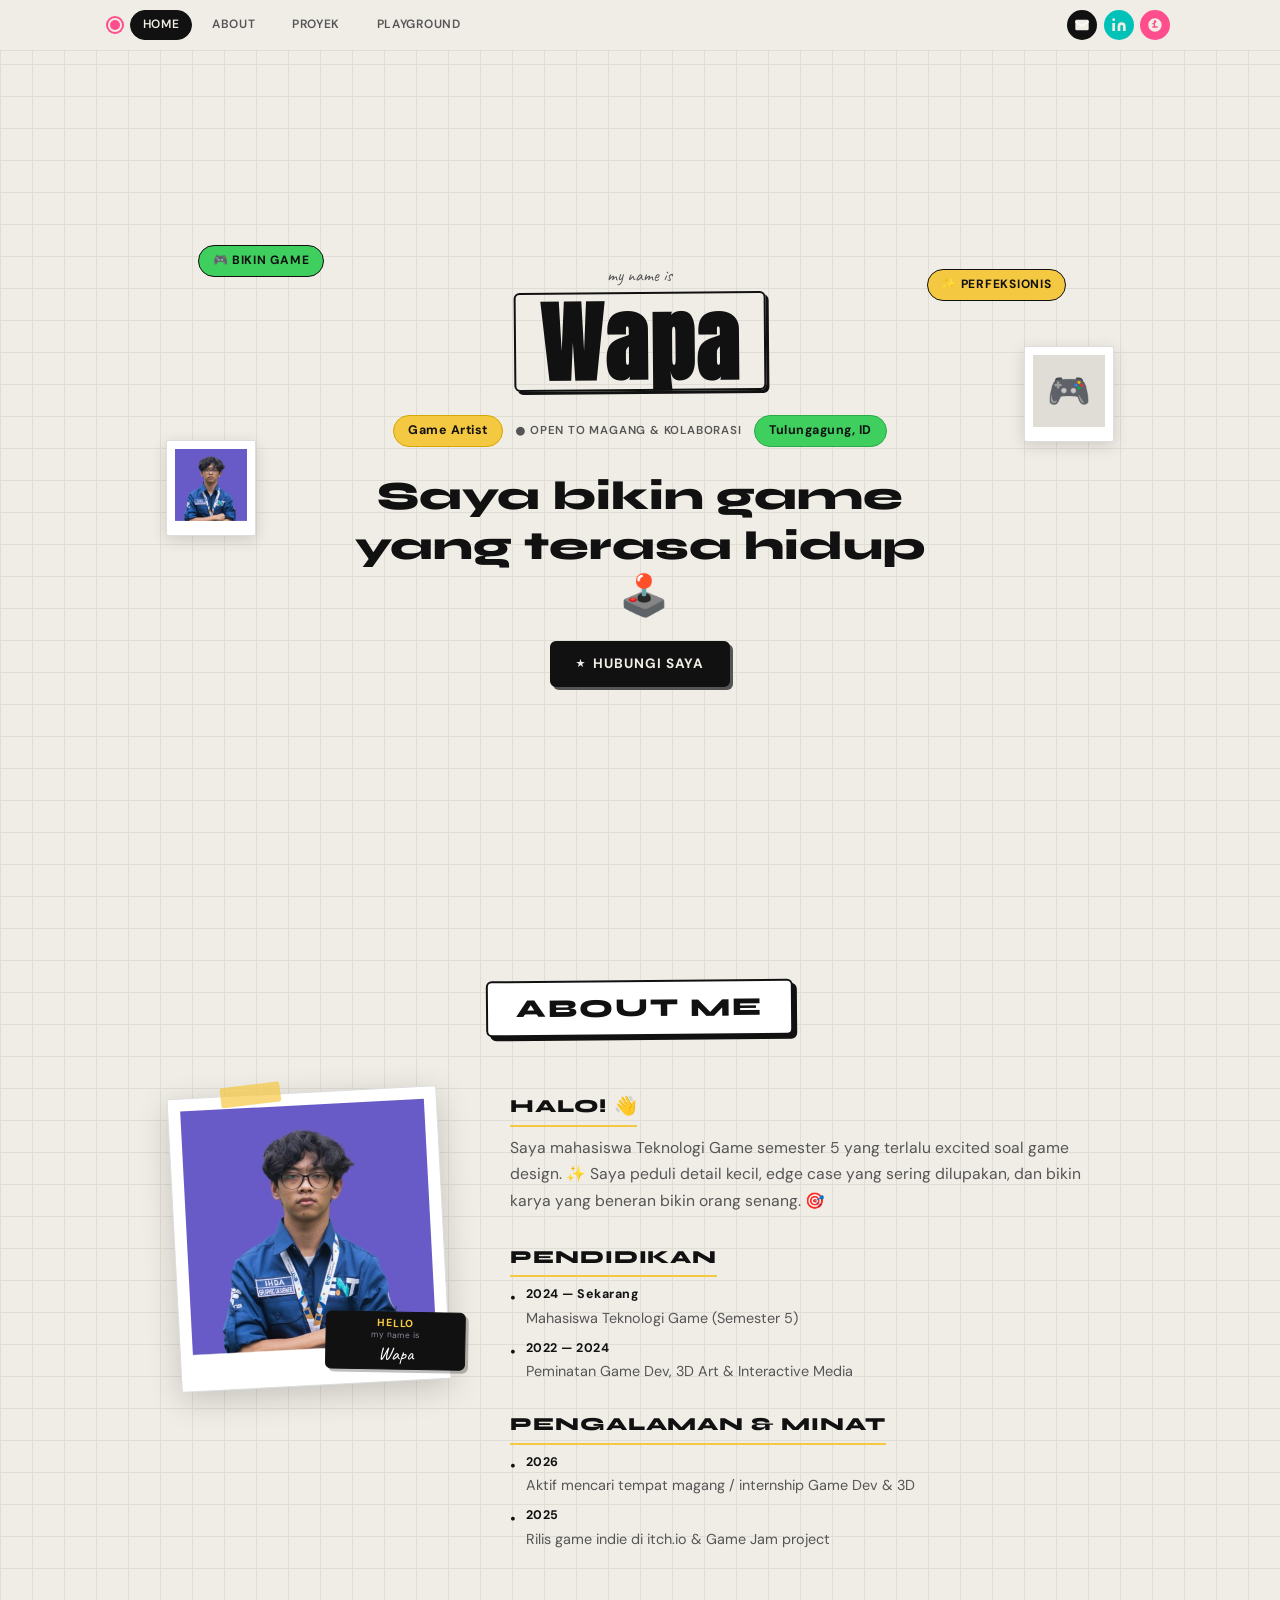
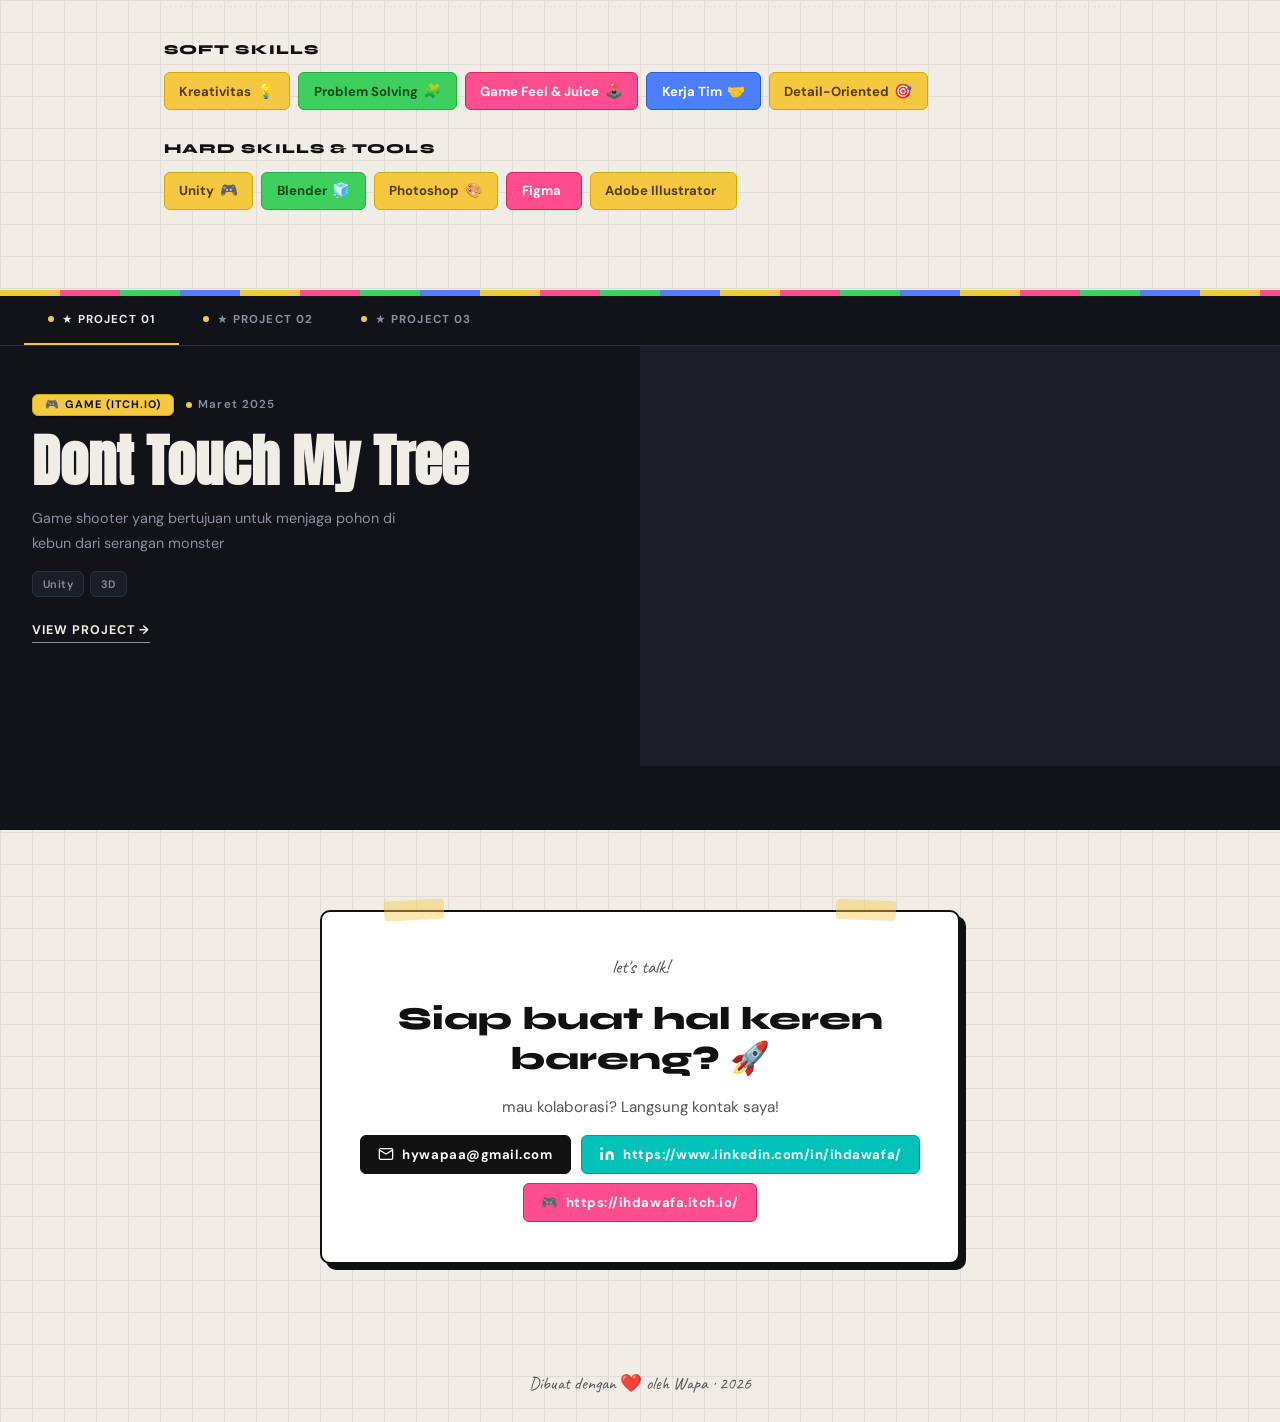
==== commit b75149ac: "FIX JOSS JISS" ====
--- a/index.html
+++ b/index.html
@@ -90,8 +90,7 @@
       <!-- Polaroid avatars -->
       <div class="hero-polaroid hero-polaroid-left reveal" data-delay="400">
         <div class="polaroid-inner" id="polaroidLeft">
-          <div class="polaroid-placeholder" id="polaroidPlaceholder1">👤</div>
-          <img id="avatarImg1" class="polaroid-img hidden" alt="Foto profil" />
+          <img id="avatarImg1" class="polaroid-img" src="images/pp-wapa.jpg" alt="Foto Wapa" onerror="this.src='images/avatar-placeholder.png'" />
         </div>
       </div>
       <div class="hero-polaroid hero-polaroid-right reveal" data-delay="500">
@@ -130,8 +129,7 @@
         <div class="about-polaroid-card">
           <div class="about-tape-deco" aria-hidden="true"></div>
           <div class="polaroid-inner large-polaroid">
-            <div class="polaroid-placeholder" id="aboutPlaceholder">🧑‍💻</div>
-            <img id="avatarImg2" class="polaroid-img hidden" alt="Foto about" />
+            <img id="avatarImg2" class="polaroid-img" src="images/pp-wapa.jpg" alt="Foto Wapa" onerror="this.src='images/avatar-placeholder.png'" />
           </div>
           <!-- Sticker Nametag -->
           <div class="polaroid-nametag">
--- a/style.css
+++ b/style.css
@@ -168,7 +168,7 @@
 .nav-icon-pink { background: var(--pink); }
 
 .nav-contact-btn {
-  display: inline-flex;
+  display: none; /* Sembunyikan untuk umum */
   align-items: center;
   gap: .35rem;
   padding: .35rem .9rem;
@@ -180,6 +180,10 @@
   color: var(--ink);
   border: 1.5px solid var(--ink);
   transition: background .15s, color .15s, transform .15s var(--ease-spring);
+}
+/* Hanya tampil jika pemilik web mengaktifkan mode admin */
+body.is-admin .nav-contact-btn {
+  display: inline-flex;
 }
 .nav-contact-btn:hover { background: var(--ink); color: var(--bg); transform: scale(1.04); }
 .nav-contact-btn[aria-pressed="true"] {
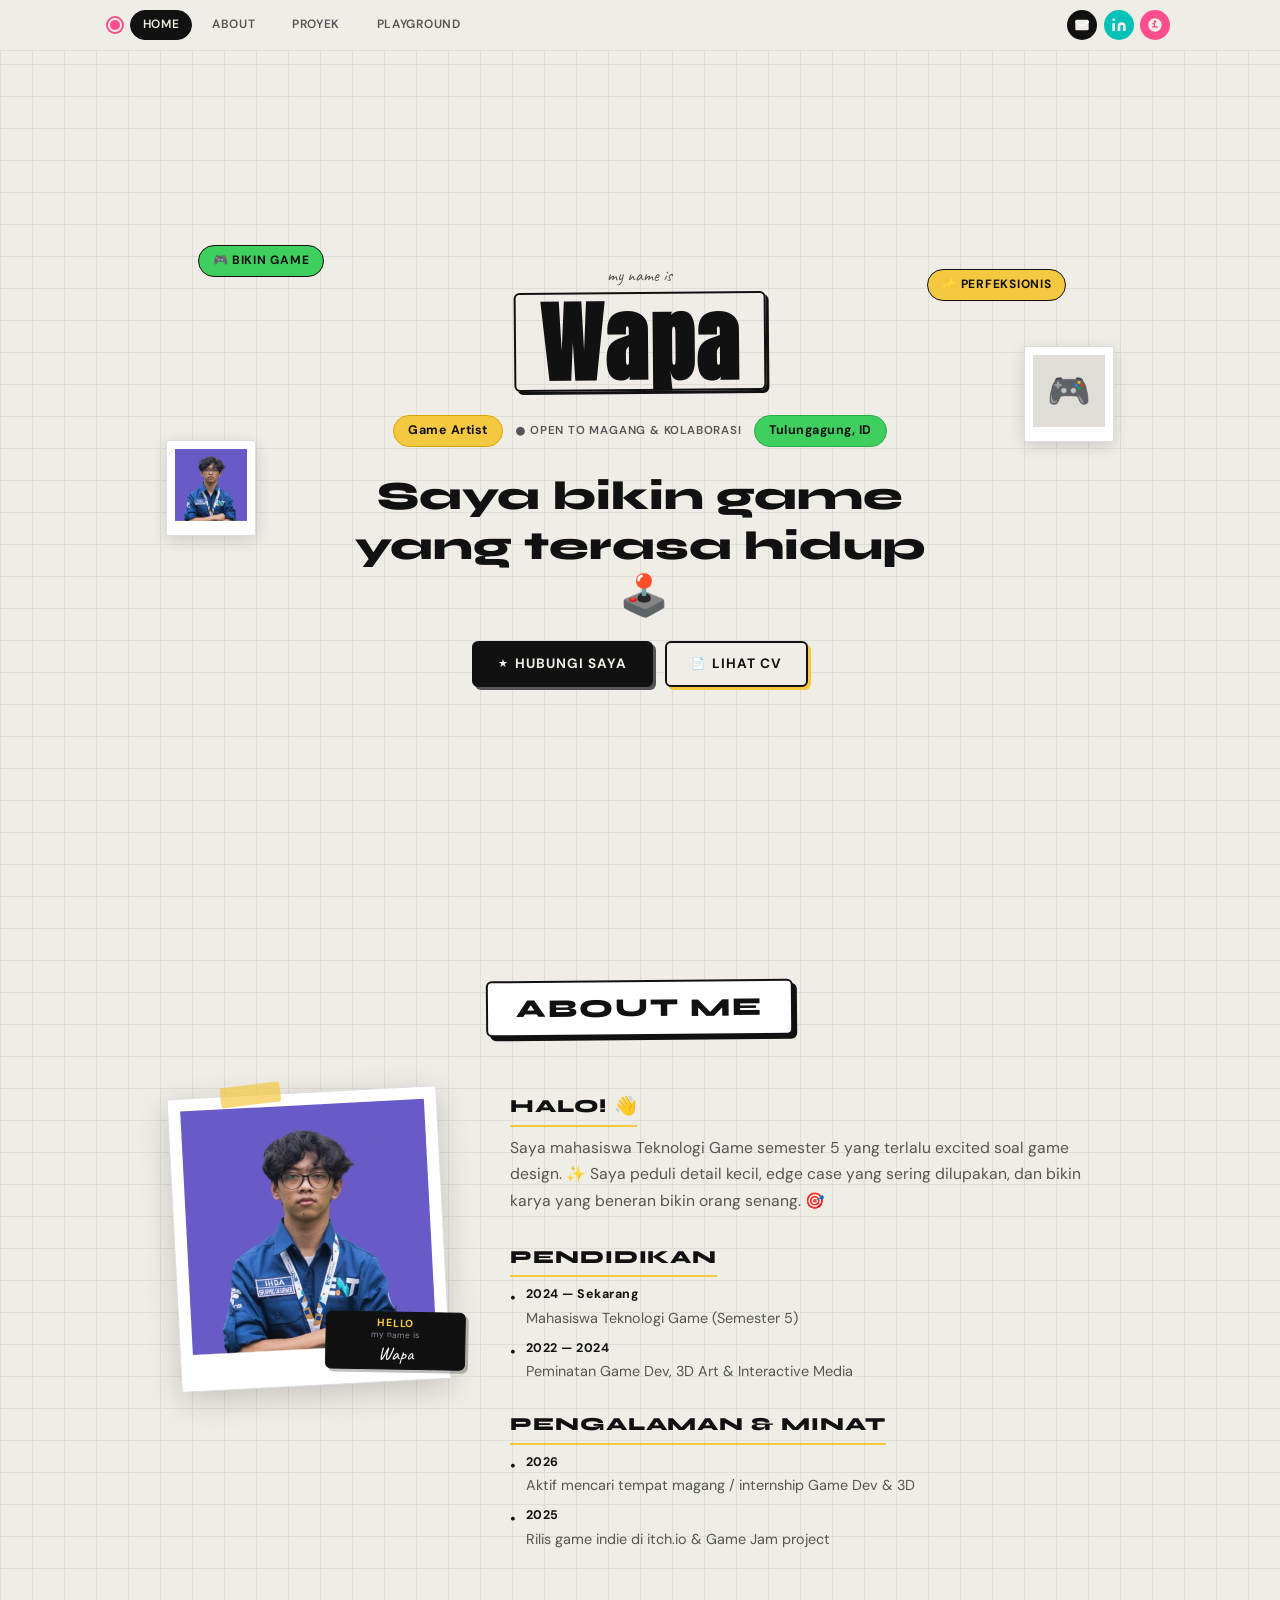
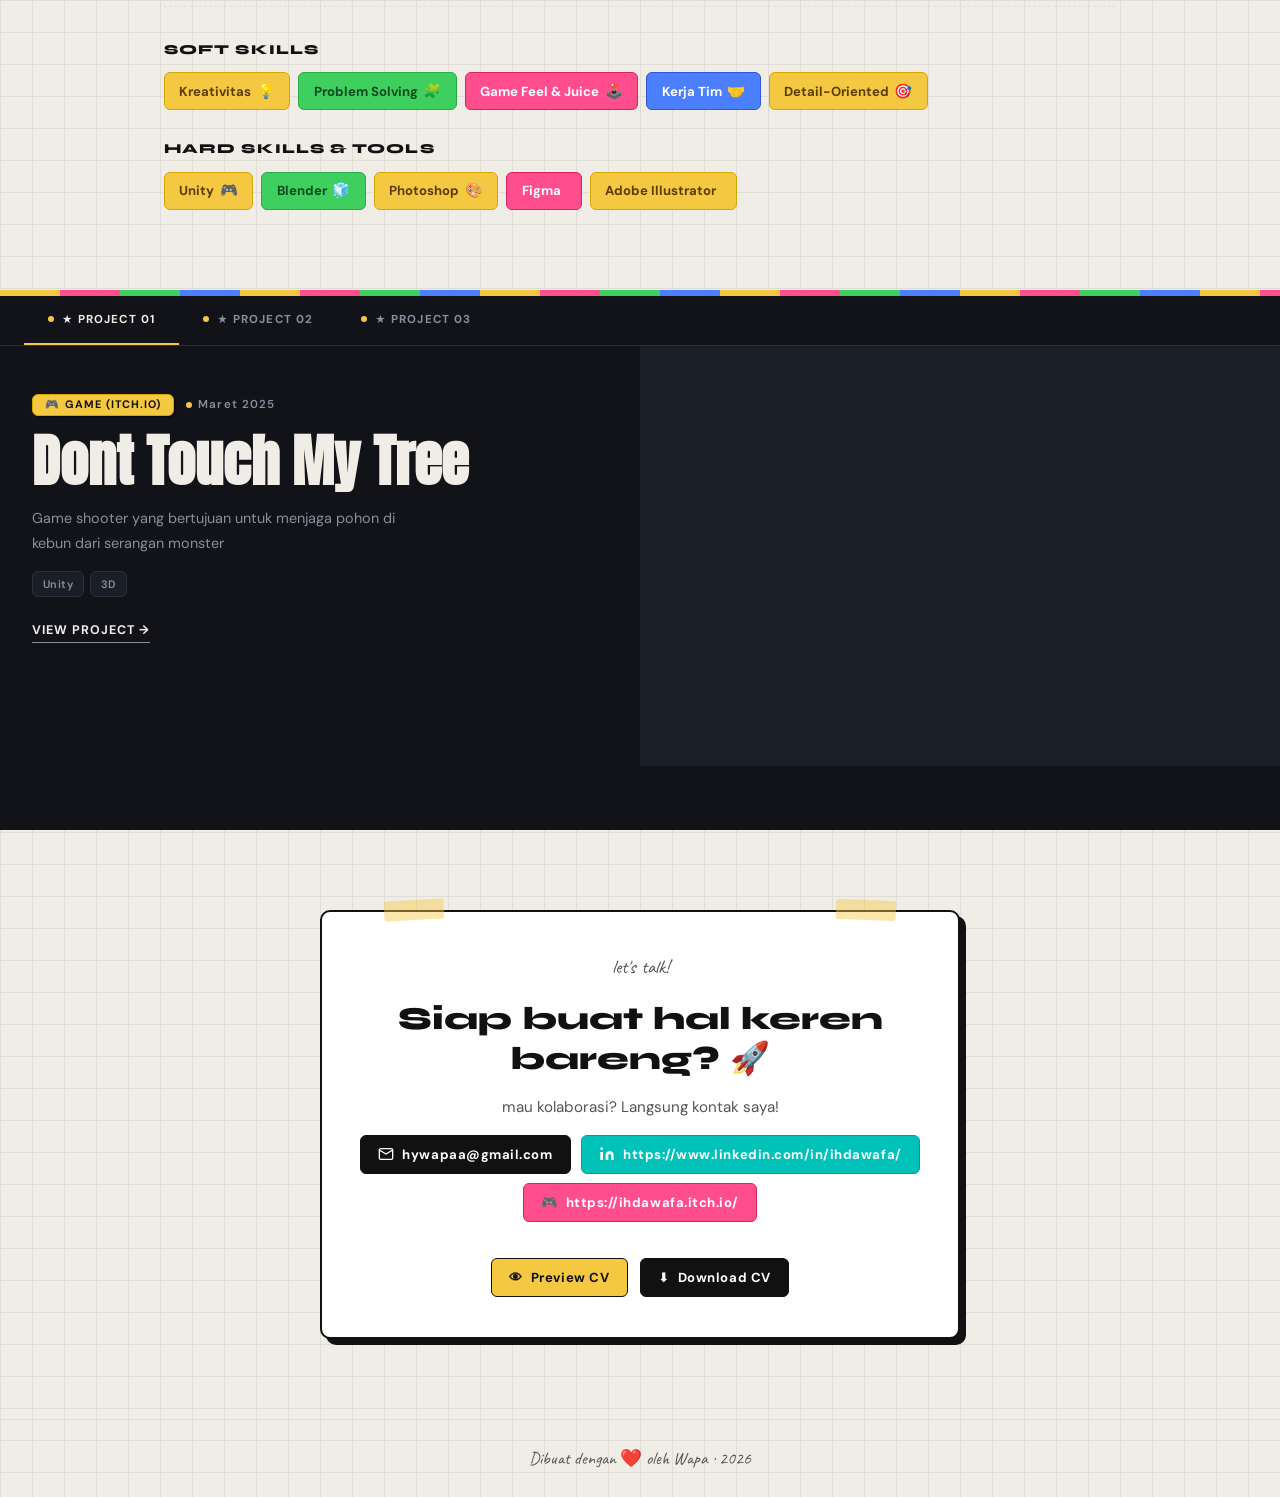
==== commit 5a20688b: "revisi final" ====
--- a/index.html
+++ b/index.html
@@ -106,9 +106,14 @@
             <em>hidup</em></span>
           <span class="statement-icon">🕹️</span>
         </h2>
-        <a href="#contact" class="hero-cta-btn">
-          <span class="cta-icon" aria-hidden="true">★</span> HUBUNGI SAYA
-        </a>
+        <div class="hero-cta-row">
+          <a href="#contact" class="hero-cta-btn">
+            <span class="cta-icon" aria-hidden="true">★</span> HUBUNGI SAYA
+          </a>
+          <a href="cv.html" class="hero-cta-btn hero-cta-btn--outline">
+            <span class="cta-icon" aria-hidden="true">📄</span> LIHAT CV
+          </a>
+        </div>
       </div>
 
     </div>
@@ -279,6 +284,17 @@
             <span class="editable" data-field="contactItch" contenteditable="false">itch.io</span>
           </a>
         </div>
+        <!-- CV Action Row -->
+        <div class="cv-action-row">
+          <a href="cv.html" class="contact-chip chip-yellow-cv" target="_blank">
+            <span>👁</span> Preview CV
+          </a>
+          <a href="CV/CV%20Muhamad%20Ihda%20Hadziqul%20Wafa.pdf"
+             download="CV-Wapa.pdf"
+             class="contact-chip chip-dark">
+            <span>⬇</span> Download CV
+          </a>
+        </div>
       </div>
     </div>
   </section>
--- a/style.css
+++ b/style.css
@@ -380,6 +380,41 @@
 .hero-cta-btn:active { transform: translate(1px, 1px); box-shadow: 1px 1px 0 var(--ink-muted); }
 .cta-icon { font-size: .7rem; }
 
+/* Outlined variant for secondary CTA (CV button) */
+.hero-cta-btn--outline {
+  background: var(--bg);
+  color: var(--ink);
+  box-shadow: 3px 3px 0 var(--yellow);
+}
+.hero-cta-btn--outline:hover {
+  box-shadow: 5px 5px 0 var(--yellow);
+}
+.hero-cta-btn--outline:active { box-shadow: 1px 1px 0 var(--yellow); }
+
+/* CTA row: flex wrap so both buttons sit side by side */
+.hero-cta-row {
+  display: flex;
+  flex-wrap: wrap;
+  gap: .75rem;
+  align-items: center;
+}
+
+/* CV action row in contact section */
+.cv-action-row {
+  display: flex;
+  flex-wrap: wrap;
+  gap: .75rem;
+  margin-top: 1.25rem;
+}
+
+/* Yellow chip variant for Preview CV */
+.chip-yellow-cv {
+  background: var(--yellow);
+  color: var(--ink);
+  border-color: var(--ink);
+}
+.chip-yellow-cv:hover { color: var(--ink); }
+
 /* ============================================================
    ABOUT (Reference Layout: 2-Col Upper + Categorized Skills Lower)
    ============================================================ */
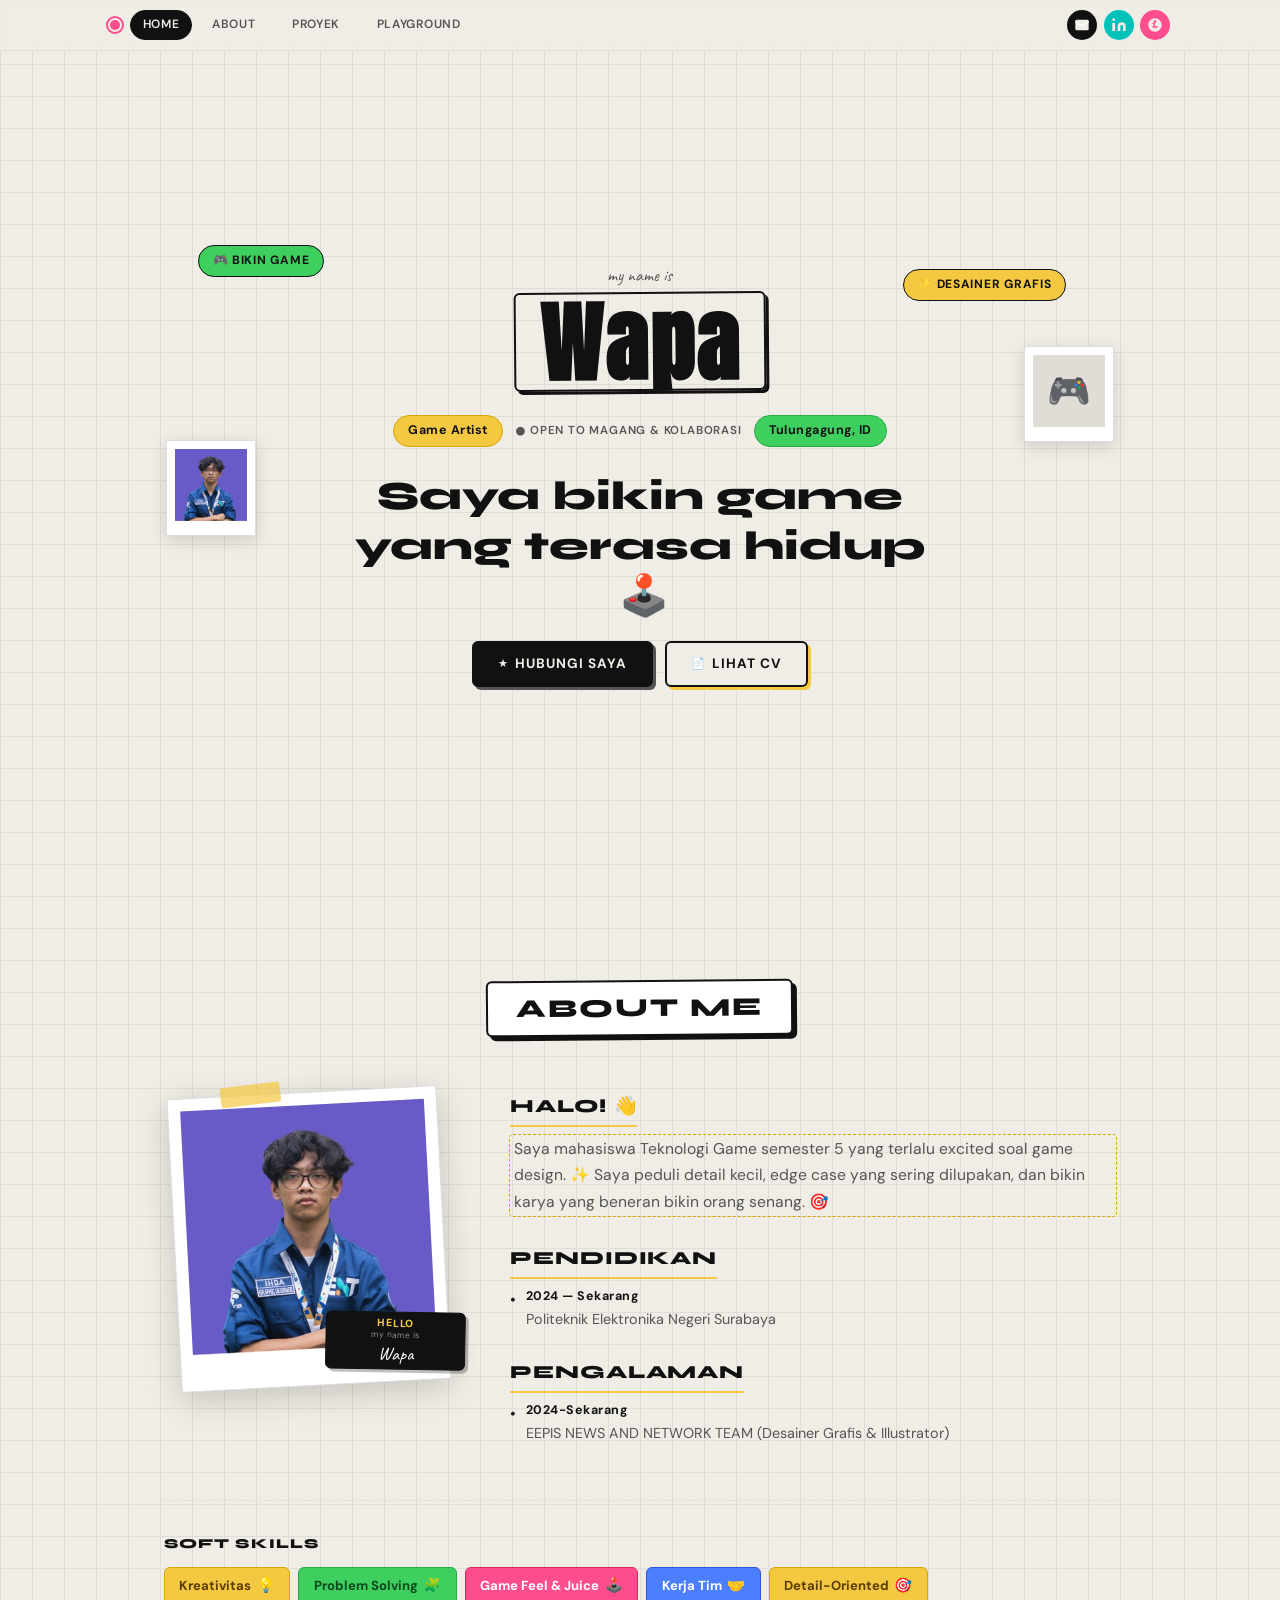
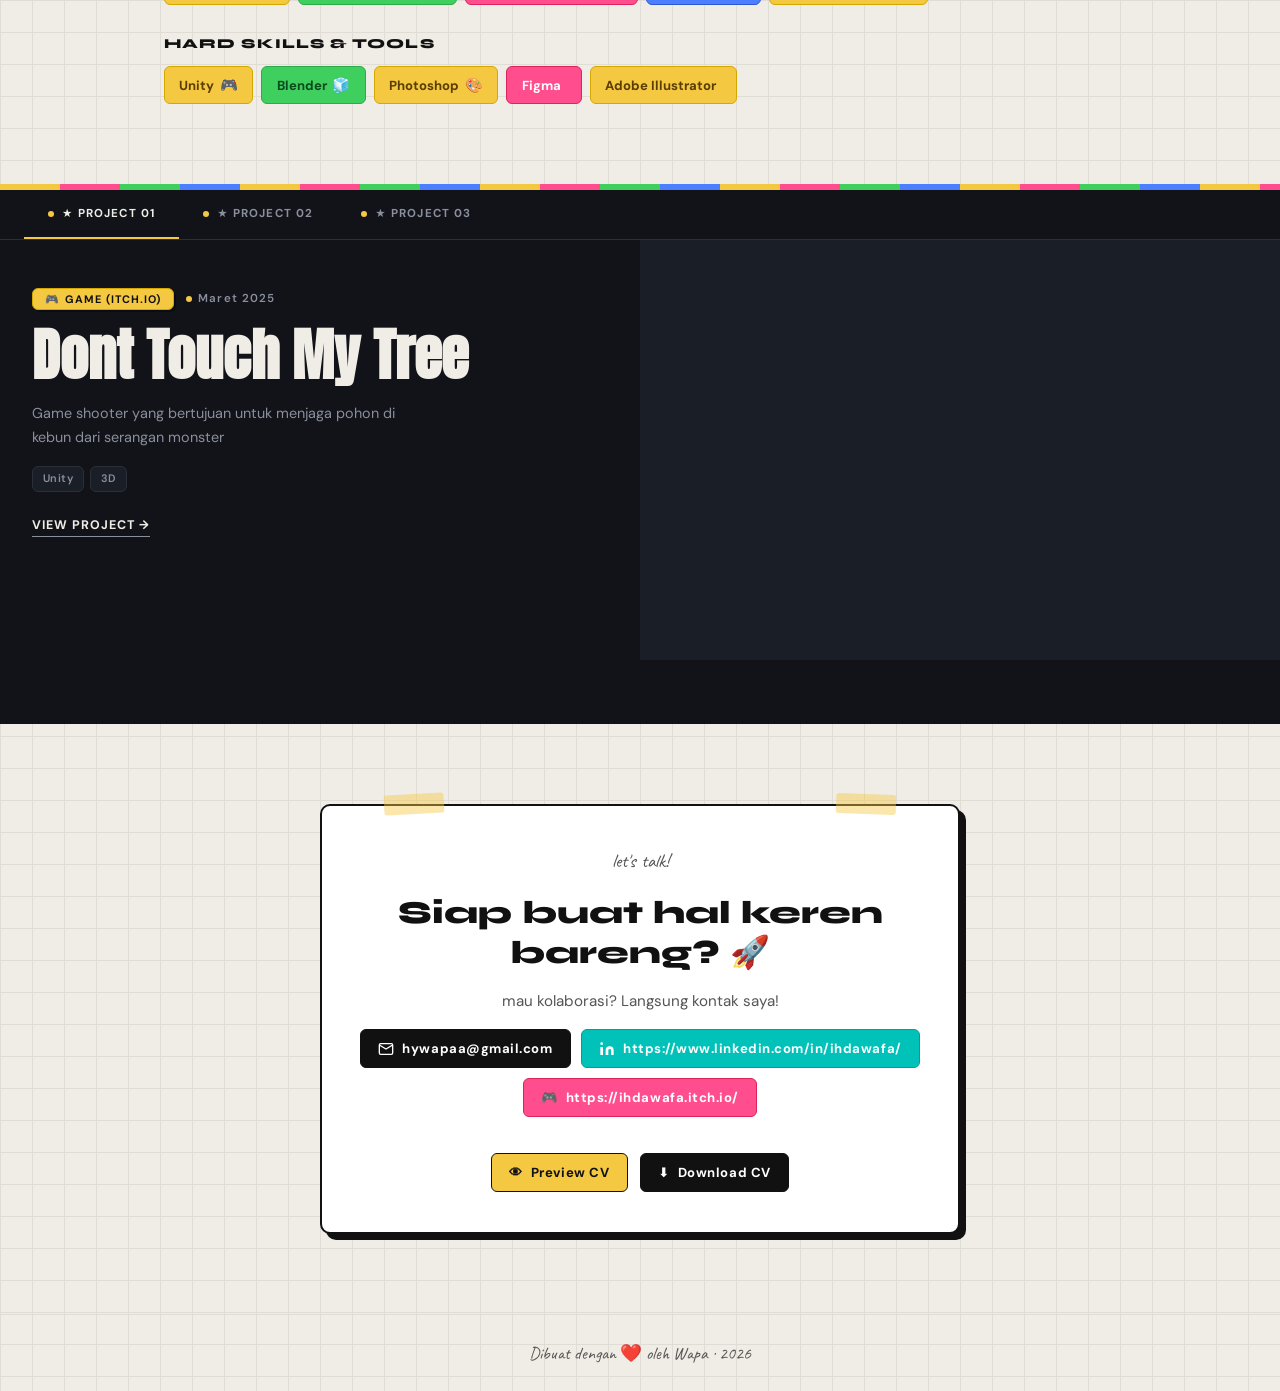
==== commit 373b7b4d: "REVISI JOSS JISSSS" ====
--- a/index.html
+++ b/index.html
@@ -70,7 +70,7 @@
 
       <!-- Floating sticker badges -->
       <div class="sticker sticker-made-things reveal" data-delay="200">🎮 BIKIN GAME</div>
-      <div class="sticker sticker-sweat-details reveal" data-delay="300">✨ PERFEKSIONIS</div>
+      <div class="sticker sticker-sweat-details reveal" data-delay="300">✨ DESAINER GRAFIS</div>
 
       <!-- Name block -->
       <div class="hero-name-block reveal" data-delay="0">
@@ -151,9 +151,10 @@
         <!-- Intro Block -->
         <div class="about-block">
           <h3 class="about-block-title">HALO! 👋</h3>
-          <p class="about-body editable" data-field="aboutText" contenteditable="false">
-            Saya mahasiswa Teknologi Game semester 5 yang terlalu excited soal game design. ✨ Saya peduli detail kecil,
-            edge case yang sering dilupakan, dan bikin karya yang beneran bikin orang senang. 🎯
+          <p class="about-body editable" data-field="aboutText" contenteditable="true">
+            Halo, saya Muhamad Ihda Hadziqul Wafa, biasa dipanggil Wapa. Saya mahasiswa semester 5 Teknologi Game di Politeknik Elektronika Negeri Surabaya (PENS) yang berfokus pada 3D game art dan desain grafis.
+
+Saya mulai mendesain sejak 2022 dan terus belajar lewat proyek kampus, organisasi, dan kompetisi. Saya memakai Blender untuk membuat aset 3D, Photoshop dan Illustrator untuk desain visual, serta Figma untuk antarmuka. Saya juga mendalami sisi technical art, seperti memasang aset ke dalam game dan mengatur shader, supaya karya visual bisa tampil baik di dalam game.
           </p>
         </div>
 
@@ -163,26 +164,18 @@
           <ul class="about-timeline-list">
             <li>
               <span class="timeline-year">2024 — Sekarang</span>
-              <span class="timeline-detail">Mahasiswa Teknologi Game (Semester 5)</span>
-            </li>
-            <li>
-              <span class="timeline-year">2022 — 2024</span>
-              <span class="timeline-detail">Peminatan Game Dev, 3D Art &amp; Interactive Media</span>
+              <span class="timeline-detail">Politeknik Elektronika Negeri Surabaya</span>
             </li>
           </ul>
         </div>
 
         <!-- Experience / Focus Block -->
         <div class="about-block">
-          <h3 class="about-block-title">PENGALAMAN &amp; MINAT</h3>
+          <h3 class="about-block-title">PENGALAMAN</h3>
           <ul class="about-timeline-list">
             <li>
-              <span class="timeline-year">2026</span>
-              <span class="timeline-detail">Aktif mencari tempat magang / internship Game Dev &amp; 3D</span>
-            </li>
-            <li>
-              <span class="timeline-year">2025</span>
-              <span class="timeline-detail">Rilis game indie di itch.io &amp; Game Jam project</span>
+              <span class="timeline-year">2024-Sekarang</span>
+              <span class="timeline-detail">EEPIS NEWS AND NETWORK TEAM (Desainer Grafis & Illustrator)</span>
             </li>
           </ul>
         </div>
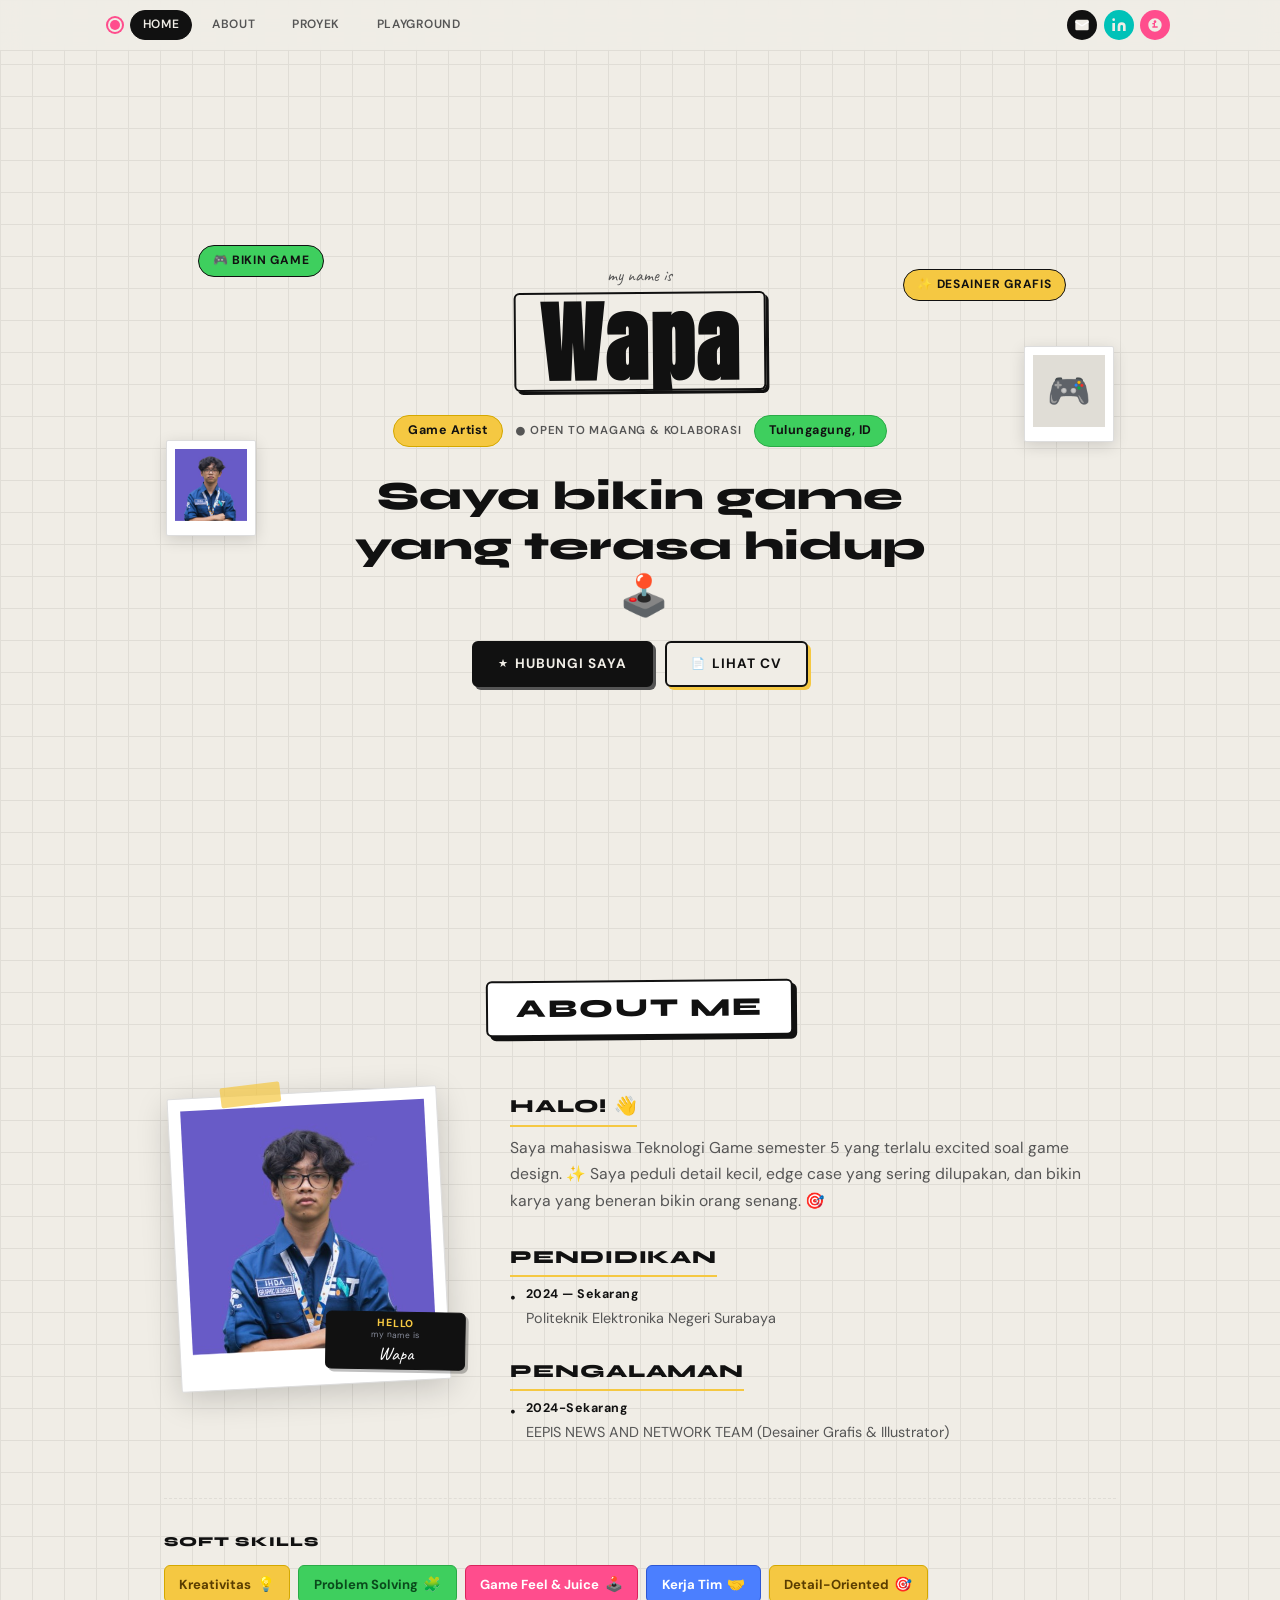
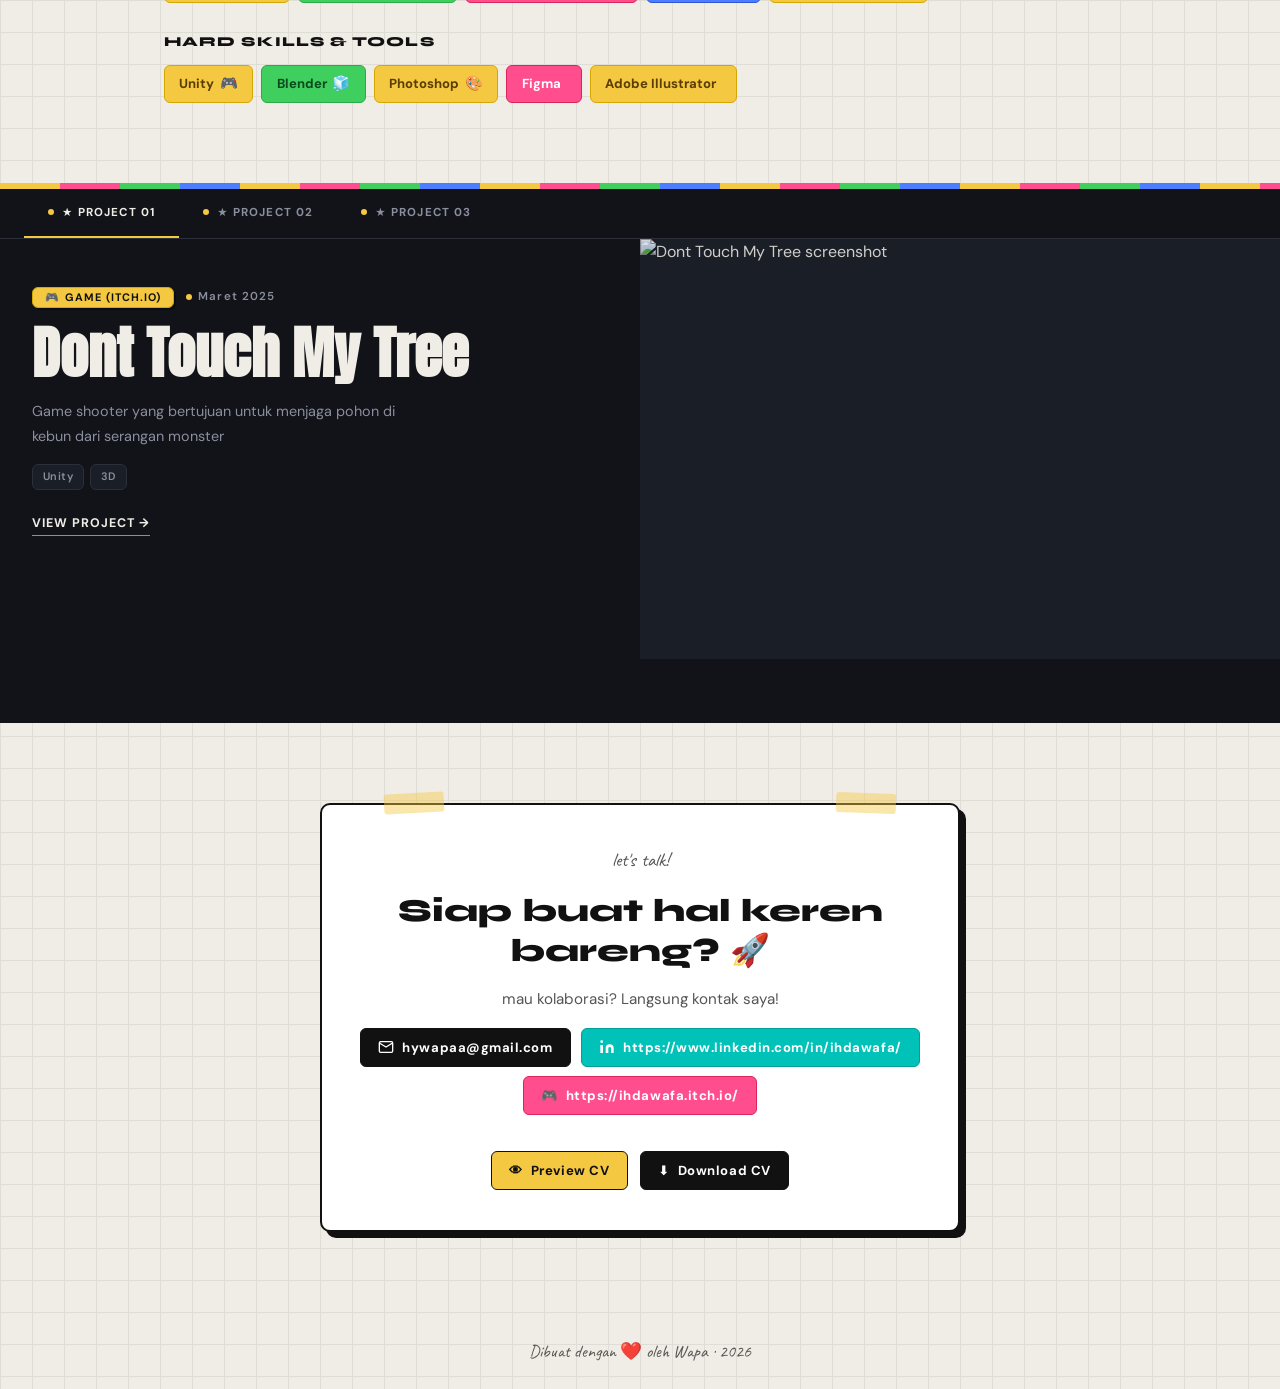
==== commit 566305ca: "REVIISI LAGEE" ====
--- a/index.html
+++ b/index.html
@@ -151,7 +151,7 @@
         <!-- Intro Block -->
         <div class="about-block">
           <h3 class="about-block-title">HALO! 👋</h3>
-          <p class="about-body editable" data-field="aboutText" contenteditable="true">
+          <p class="about-body editable" data-field="aboutText" contenteditable="false">
             Halo, saya Muhamad Ihda Hadziqul Wafa, biasa dipanggil Wapa. Saya mahasiswa semester 5 Teknologi Game di Politeknik Elektronika Negeri Surabaya (PENS) yang berfokus pada 3D game art dan desain grafis.
 
 Saya mulai mendesain sejak 2022 dan terus belajar lewat proyek kampus, organisasi, dan kompetisi. Saya memakai Blender untuk membuat aset 3D, Photoshop dan Illustrator untuk desain visual, serta Figma untuk antarmuka. Saya juga mendalami sisi technical art, seperti memasang aset ke dalam game dan mengatur shader, supaya karya visual bisa tampil baik di dalam game.
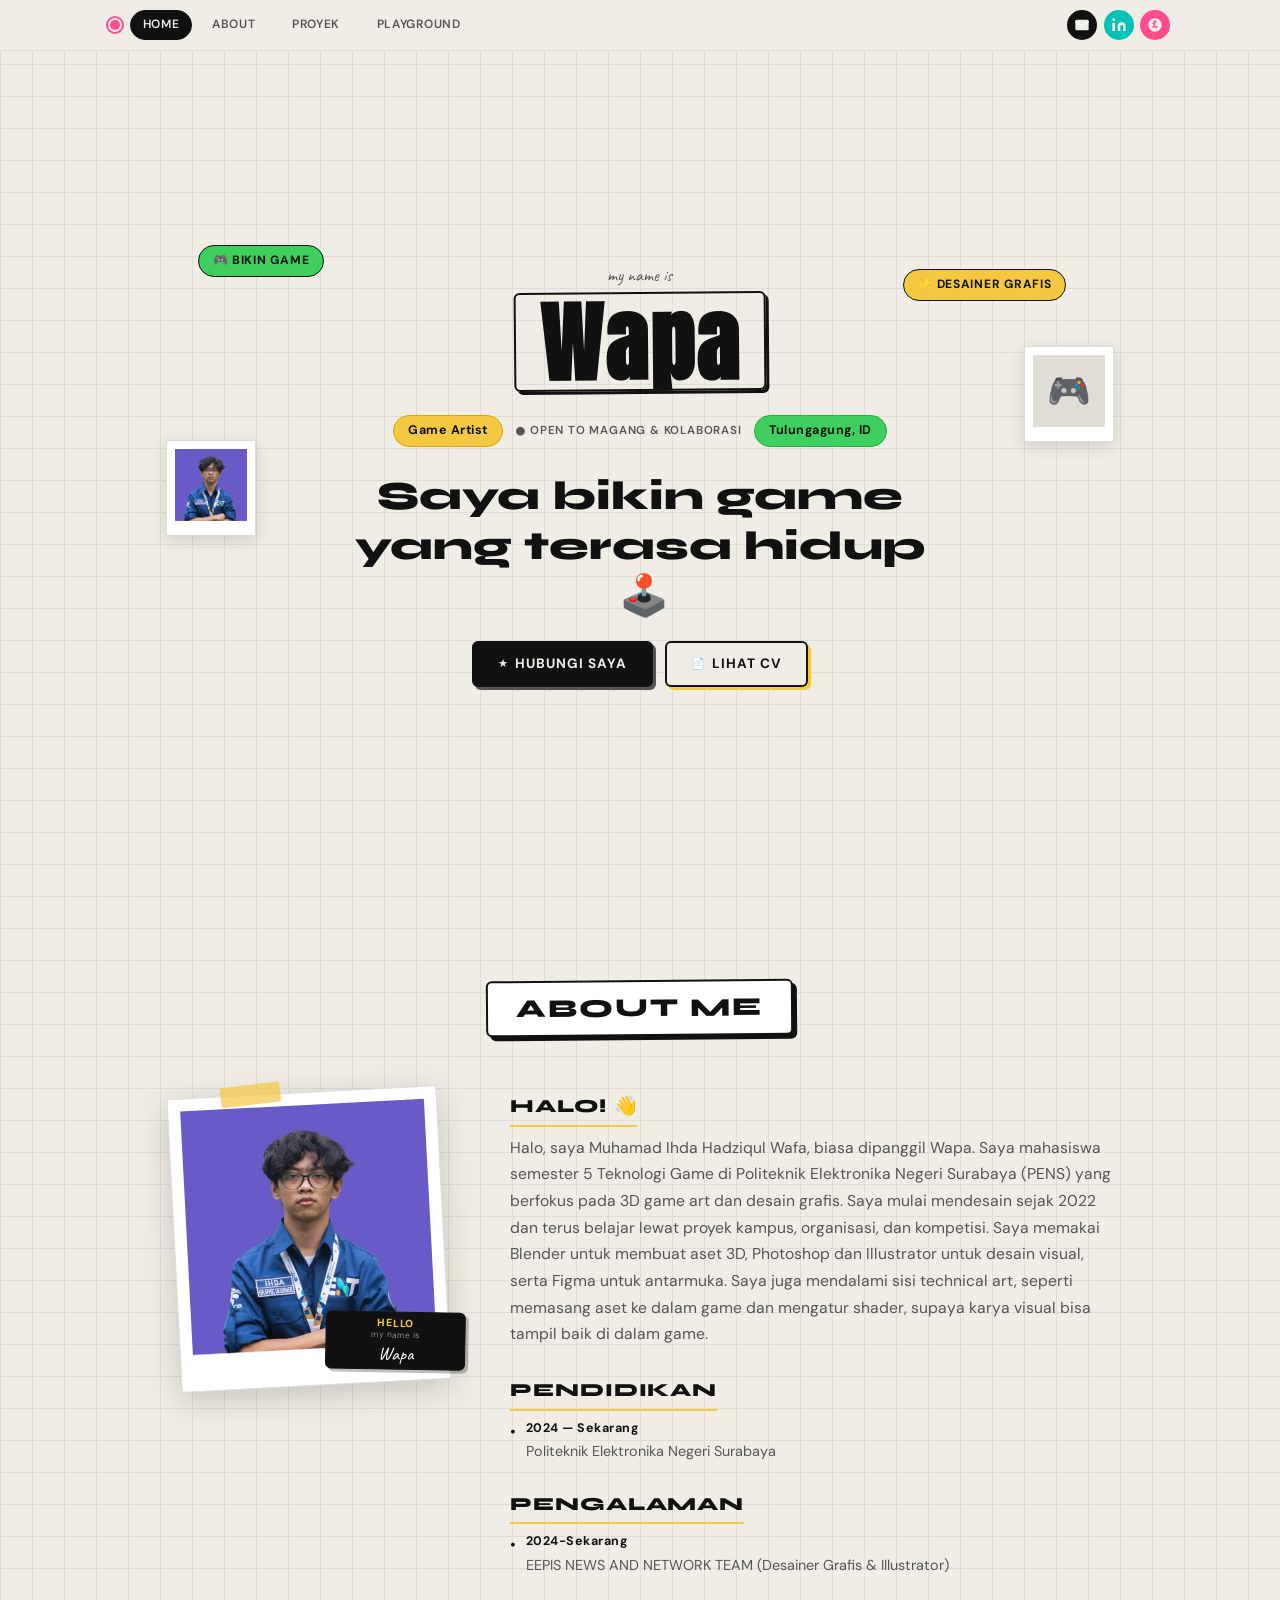
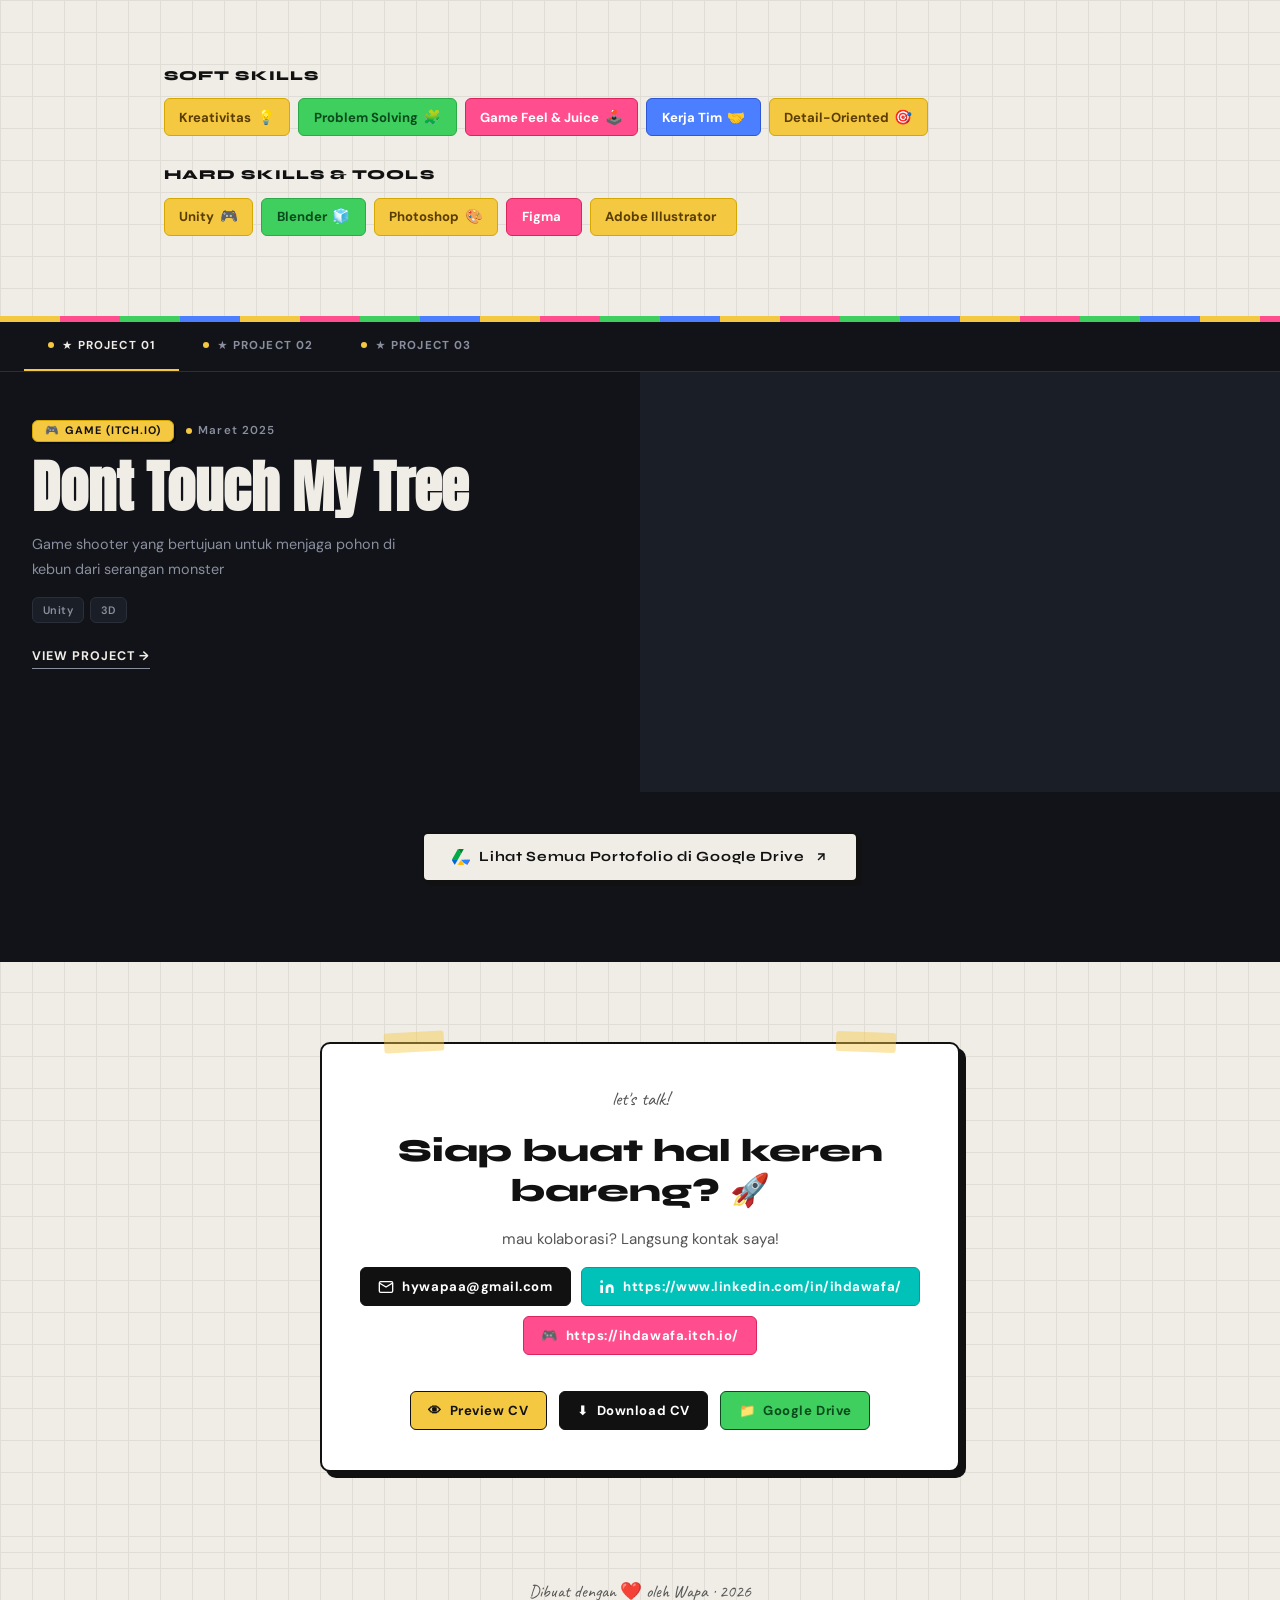
==== commit 11ebe217: "Ommakk lagee" ====
--- a/index.html
+++ b/index.html
@@ -240,6 +240,27 @@
         Tambah Proyek Baru
       </button>
     </div>
+
+    <!-- Google Drive CTA -->
+    <div class="drive-cta-wrap">
+      <a href="https://drive.google.com/drive/folders/1sc7jq-NnoJ9hojknMNIEtKQ8mO1wEHL6?usp=drive_link"
+         target="_blank" rel="noopener"
+         class="drive-cta-btn">
+        <svg width="18" height="18" viewBox="0 0 87.3 78" fill="currentColor" aria-hidden="true">
+          <path d="M6.6 66.85l3.85 6.65c.8 1.4 1.95 2.5 3.3 3.3L27.5 53H0c0 1.55.4 3.1 1.2 4.5z" fill="#0066da"/>
+          <path d="M43.65 25L29.9 0c-1.35.8-2.5 1.9-3.3 3.3L1.2 48.5c-.8 1.4-1.2 2.95-1.2 4.5h27.5z" fill="#00ac47"/>
+          <path d="M73.55 76.8c1.35-.8 2.5-1.9 3.3-3.3l1.6-2.75L86.1 57c.8-1.4 1.2-2.95 1.2-4.5H59.8L73.55 76.8z" fill="#ea4335"/>
+          <path d="M43.65 25L57.4 0H29.9z" fill="#00832d"/>
+          <path d="M59.8 52.5h27.5L73.55 76.8l-16.1-9.3-13.8-15z" fill="#2684fc"/>
+          <path d="M43.65 53l-16.15 23.8 16.15 1.2 16.15-1.2z" fill="#ffba00"/>
+        </svg>
+        Lihat Semua Portofolio di Google Drive
+        <svg width="14" height="14" viewBox="0 0 24 24" fill="none" stroke="currentColor" stroke-width="2.5" aria-hidden="true">
+          <line x1="7" y1="17" x2="17" y2="7"/>
+          <polyline points="7 7 17 7 17 17"/>
+        </svg>
+      </a>
+    </div>
   </section>
 
   <!-- ===== CONTACT ===== -->
@@ -287,6 +308,11 @@
              class="contact-chip chip-dark">
             <span>⬇</span> Download CV
           </a>
+          <a href="https://drive.google.com/drive/folders/1sc7jq-NnoJ9hojknMNIEtKQ8mO1wEHL6?usp=drive_link"
+             target="_blank" rel="noopener"
+             class="contact-chip chip-green">
+            <span>📁</span> Google Drive
+          </a>
         </div>
       </div>
     </div>
--- a/style.css
+++ b/style.css
@@ -415,6 +415,36 @@
 }
 .chip-yellow-cv:hover { color: var(--ink); }
 
+/* Google Drive CTA button (below projects section) */
+.drive-cta-wrap {
+  display: flex;
+  justify-content: center;
+  padding: 2.5rem 1.5rem 1rem;
+}
+
+.drive-cta-btn {
+  display: inline-flex;
+  align-items: center;
+  gap: .6rem;
+  padding: .75rem 1.75rem;
+  background: var(--bg);
+  color: var(--ink);
+  border: 2px solid var(--ink);
+  border-radius: var(--r-sm);
+  font-family: var(--font-syne);
+  font-weight: 700;
+  font-size: .88rem;
+  letter-spacing: .05em;
+  text-decoration: none;
+  box-shadow: 4px 4px 0 var(--ink);
+  transition: transform .15s var(--ease-spring), box-shadow .15s;
+}
+.drive-cta-btn:hover {
+  transform: translate(-2px, -2px);
+  box-shadow: 6px 6px 0 var(--ink);
+}
+.drive-cta-btn:active { transform: translate(1px, 1px); box-shadow: 1px 1px 0 var(--ink); }
+
 /* ============================================================
    ABOUT (Reference Layout: 2-Col Upper + Categorized Skills Lower)
    ============================================================ */
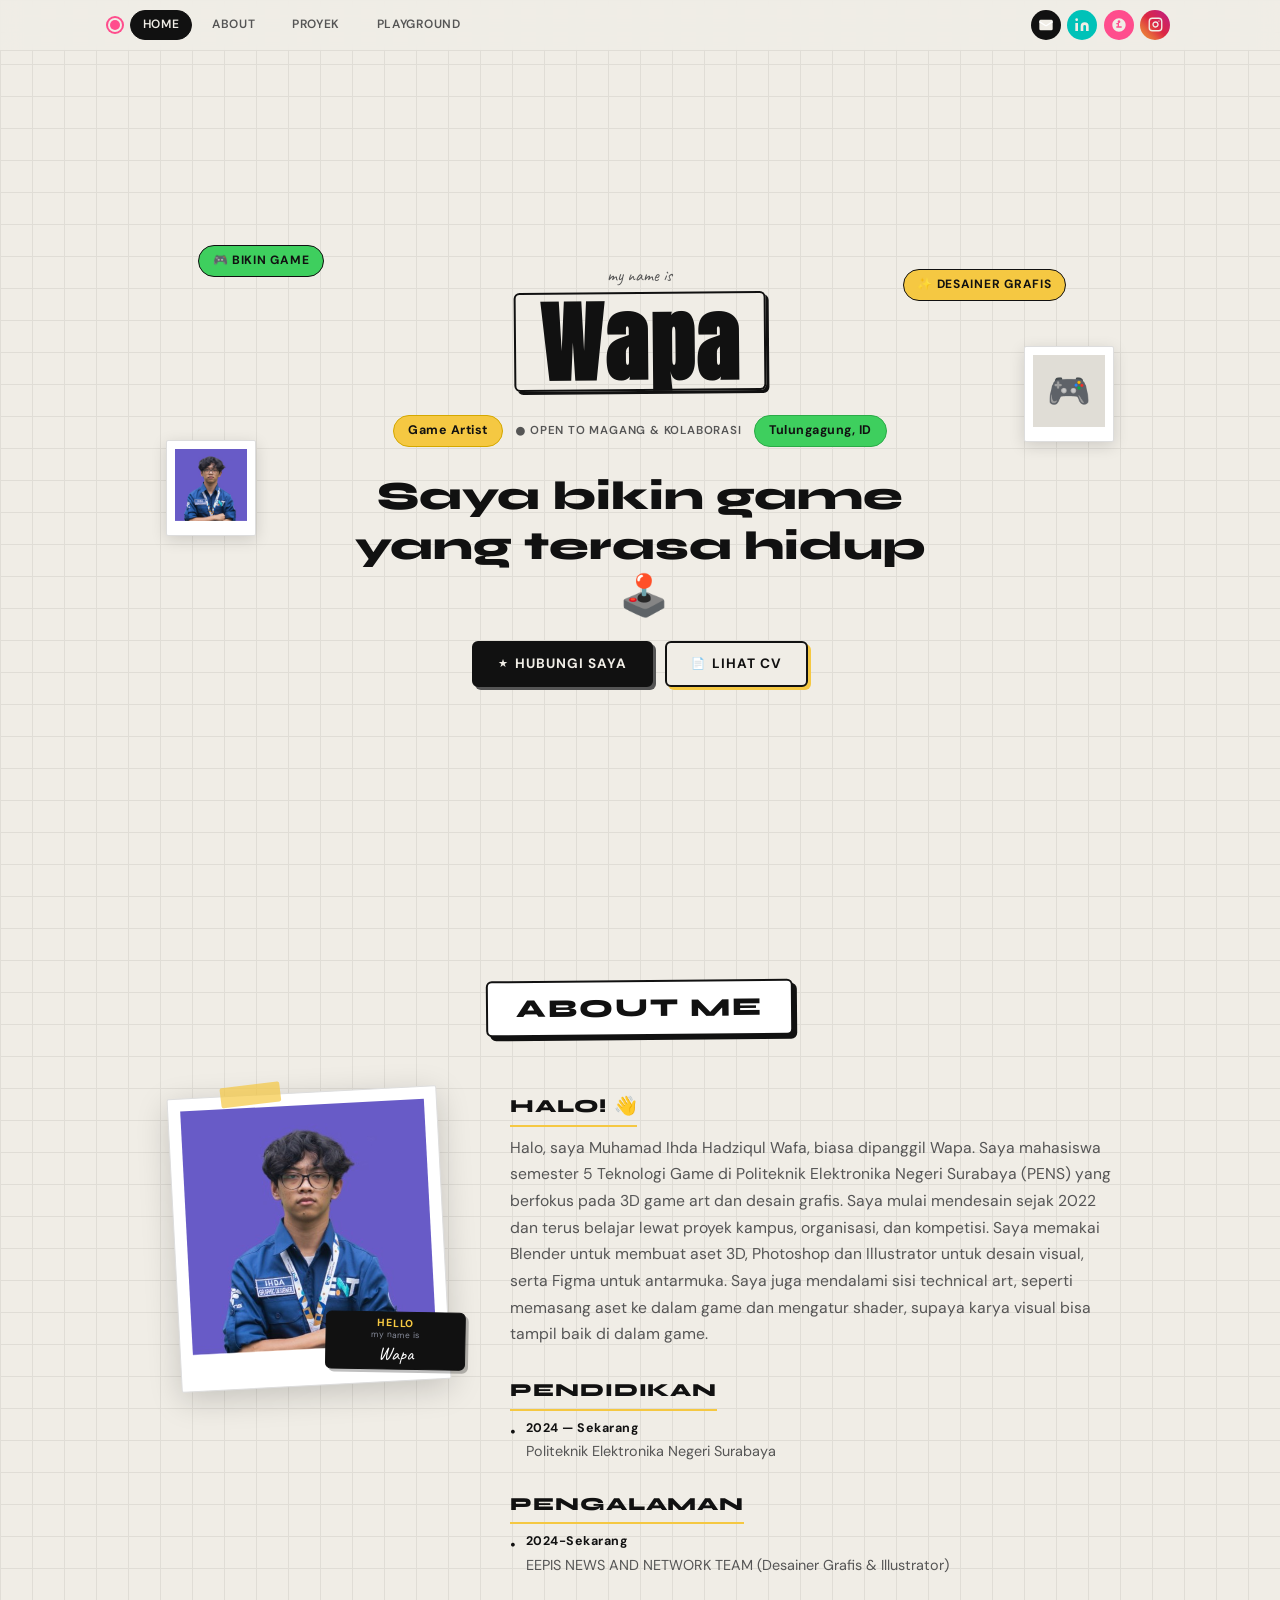
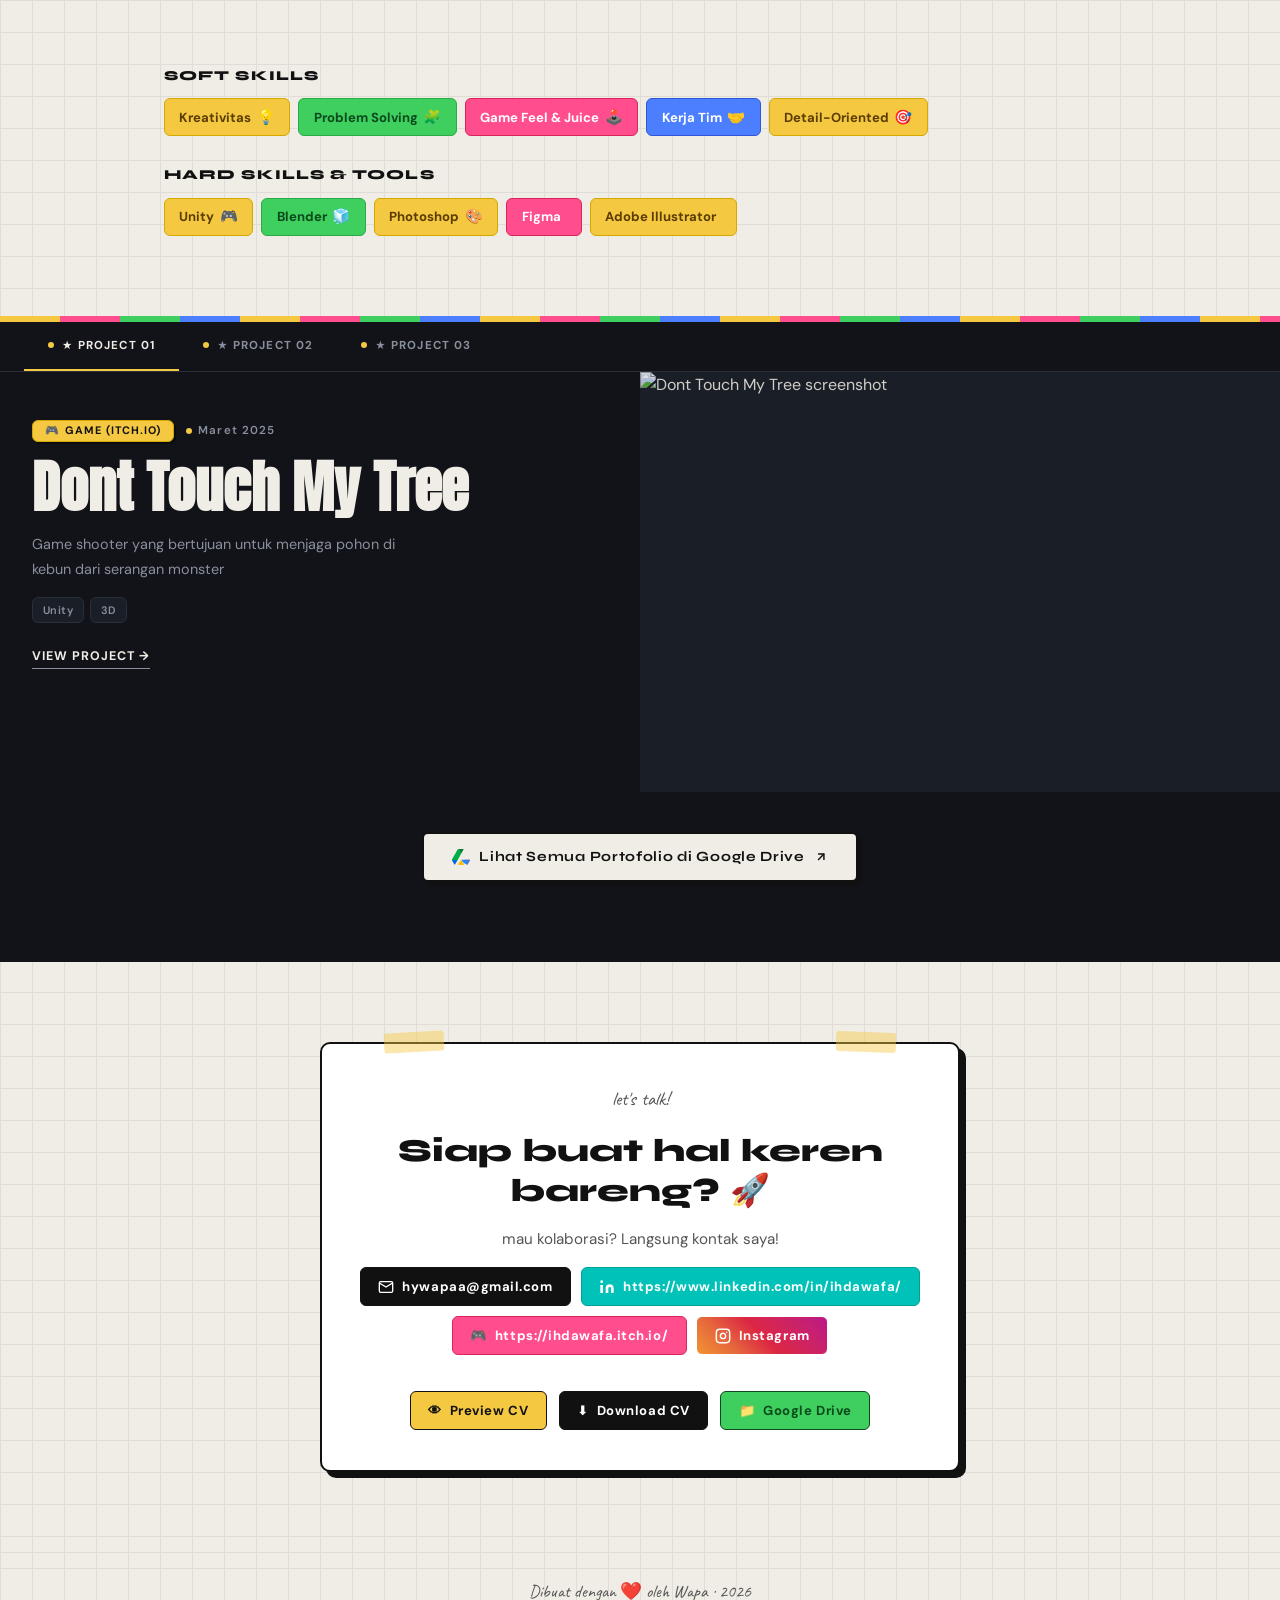
==== commit 78fcc6e0: "instagramm" ====
--- a/index.html
+++ b/index.html
@@ -52,6 +52,15 @@
               d="M12 2C6.48 2 2 6.48 2 12s4.48 10 10 10 10-4.48 10-10S17.52 2 12 2zm0 3c1.1 0 2 .9 2 2s-.9 2-2 2-2-.9-2-2 .9-2 2-2zm4 11H8v-2h2v-3H8v-2h4v5h4v2z" />
           </svg>
         </a>
+        <a href="https://www.instagram.com/wapatemola/" target="_blank" rel="noopener" class="nav-icon-btn nav-icon-ig"
+          id="navInstagramBtn" aria-label="Instagram">
+          <svg width="15" height="15" viewBox="0 0 24 24" fill="none" stroke="currentColor" stroke-width="2.2"
+            stroke-linecap="round" stroke-linejoin="round" aria-hidden="true">
+            <rect x="2" y="2" width="20" height="20" rx="5" ry="5" />
+            <path d="M16 11.37A4 4 0 1 1 12.63 8 4 4 0 0 1 16 11.37z" />
+            <line x1="17.5" y1="6.5" x2="17.51" y2="6.5" />
+          </svg>
+        </a>
         <button class="nav-contact-btn" id="editToggle" aria-pressed="false">
           <svg width="13" height="13" viewBox="0 0 24 24" fill="none" stroke="currentColor" stroke-width="2.5"
             aria-hidden="true">
@@ -297,6 +306,16 @@
             <span>🎮</span>
             <span class="editable" data-field="contactItch" contenteditable="false">itch.io</span>
           </a>
+          <a href="https://www.instagram.com/wapatemola/" target="_blank" rel="noopener" class="contact-chip chip-ig"
+            id="instagramLink">
+            <svg width="16" height="16" viewBox="0 0 24 24" fill="none" stroke="currentColor" stroke-width="2.2"
+              stroke-linecap="round" stroke-linejoin="round" aria-hidden="true">
+              <rect x="2" y="2" width="20" height="20" rx="5" ry="5" />
+              <path d="M16 11.37A4 4 0 1 1 12.63 8 4 4 0 0 1 16 11.37z" />
+              <line x1="17.5" y1="6.5" x2="17.51" y2="6.5" />
+            </svg>
+            <span>Instagram</span>
+          </a>
         </div>
         <!-- CV Action Row -->
         <div class="cv-action-row">
@@ -417,12 +436,52 @@
           <input type="url" id="pItch" placeholder="https://namauser.itch.io" />
         </div>
         <div class="form-group">
+          <label for="pInstagram">URL Instagram</label>
+          <input type="url" id="pInstagram" placeholder="https://www.instagram.com/…" />
+        </div>
+        <div class="form-group">
           <label for="pAvatar">URL Foto Profil</label>
           <input type="url" id="pAvatar" placeholder="https://…" />
         </div>
         <div class="form-actions">
           <button type="button" class="btn-modal-cancel" id="profileCancel">Batal</button>
           <button type="submit" class="btn-modal-save">Simpan</button>
+        </div>
+      </form>
+    </div>
+  </div>
+
+  <!-- GitHub Publish Settings Modal -->
+  <div class="modal-overlay hidden" id="githubModal" role="dialog" aria-modal="true"
+    aria-labelledby="githubModalTitle">
+    <div class="modal">
+      <button class="modal-close" id="githubModalClose" aria-label="Tutup">✕</button>
+      <h3 id="githubModalTitle">🚀 Pengaturan Publish ke GitHub</h3>
+      <p class="gh-help-box">
+        Data ini hanya disimpan di browser kamu sendiri (tidak ikut ter-upload ke GitHub).<br />
+        Buat Token di <strong>GitHub → Settings → Developer settings → Personal access tokens → Fine-grained tokens</strong>,
+        pilih repo portofoliomu, dan aktifkan izin <strong>Contents: Read and write</strong>.
+      </p>
+      <form id="githubForm" novalidate>
+        <div class="form-group">
+          <label for="ghOwner">Username GitHub (Owner)</label>
+          <input type="text" id="ghOwner" placeholder="contoh: ihdawafa" required />
+        </div>
+        <div class="form-group">
+          <label for="ghRepo">Nama Repository</label>
+          <input type="text" id="ghRepo" placeholder="contoh: ihdawafa.github.io" required />
+        </div>
+        <div class="form-group">
+          <label for="ghBranch">Branch</label>
+          <input type="text" id="ghBranch" placeholder="main" value="main" required />
+        </div>
+        <div class="form-group">
+          <label for="ghToken">GitHub Personal Access Token</label>
+          <input type="password" id="ghToken" placeholder="github_pat_... atau ghp_..." required />
+        </div>
+        <div class="form-actions">
+          <button type="button" class="btn-modal-cancel" id="githubCancel">Batal</button>
+          <button type="submit" class="btn-modal-save">Simpan &amp; Publish</button>
         </div>
       </form>
     </div>
@@ -432,8 +491,10 @@
   <div class="edit-toolbar hidden edit-only" id="editToolbar" role="toolbar" aria-label="Edit toolbar">
     <span class="edit-toolbar-label">🛠 Mode Edit</span>
     <button class="toolbar-btn" id="editProfileBtn">Edit Profil</button>
+    <button class="toolbar-btn" id="githubSettingsBtn" title="Pengaturan GitHub Token">⚙ GitHub</button>
     <button class="toolbar-btn toolbar-btn-danger" id="clearStorageBtn">Reset</button>
     <button class="toolbar-btn toolbar-btn-save" id="saveEditBtn">✓ Selesai</button>
+    <button class="toolbar-btn toolbar-btn-publish" id="publishGithubBtn">🚀 Publish</button>
   </div>
 
   <script src="projects.js"></script>
--- a/style.css
+++ b/style.css
@@ -166,6 +166,14 @@
 .nav-icon-btn:hover { transform: scale(1.1); opacity: .85; }
 .nav-icon-teal { background: var(--teal); }
 .nav-icon-pink { background: var(--pink); }
+.nav-icon-ig   { background: linear-gradient(45deg, #f09433, #e6683c, #dc2743, #cc2366, #bc1888); }
+
+.chip-ig {
+  background: linear-gradient(45deg, #f09433, #e6683c, #dc2743, #cc2366, #bc1888);
+  color: #fff;
+  border-color: #bc1888;
+}
+.chip-ig:hover { color: #fff; }
 
 .nav-contact-btn {
   display: none; /* Sembunyikan untuk umum */
@@ -1147,6 +1155,55 @@
   border-color: var(--ink);
 }
 .toolbar-btn-save:hover { background: #333; color: #fff; }
+.toolbar-btn-publish {
+  background: var(--yellow);
+  color: var(--ink);
+  border-color: var(--ink);
+  box-shadow: 2px 2px 0 var(--ink);
+}
+.toolbar-btn-publish:hover {
+  background: #ffd84d;
+  color: var(--ink);
+  border-color: var(--ink);
+  transform: translate(-1px, -1px);
+  box-shadow: 3px 3px 0 var(--ink);
+}
+.toolbar-btn-publish:disabled {
+  opacity: .6;
+  cursor: wait;
+  transform: none;
+}
+
+.gh-help-box {
+  font-size: .82rem;
+  line-height: 1.5;
+  color: var(--ink-muted);
+  background: var(--bg);
+  border: 1.5px solid var(--bg-grid);
+  border-radius: var(--r-sm);
+  padding: .75rem .9rem;
+  margin-bottom: 1rem;
+}
+
+.gh-toast {
+  position: fixed;
+  top: 1.25rem;
+  right: 1.25rem;
+  z-index: 300;
+  max-width: 340px;
+  padding: .8rem 1.1rem;
+  background: #fff;
+  color: var(--ink);
+  border: 2px solid var(--ink);
+  border-radius: var(--r-sm);
+  box-shadow: 4px 4px 0 var(--ink);
+  font-size: .84rem;
+  font-weight: 600;
+  line-height: 1.45;
+  animation: slideUp .25s var(--ease-out);
+}
+.gh-toast.success { background: #e7f9ec; border-color: #1c8c3a; }
+.gh-toast.error   { background: #ffe8ef; border-color: var(--pink); }
 
 /* ============================================================
    INLINE EDITABLE
